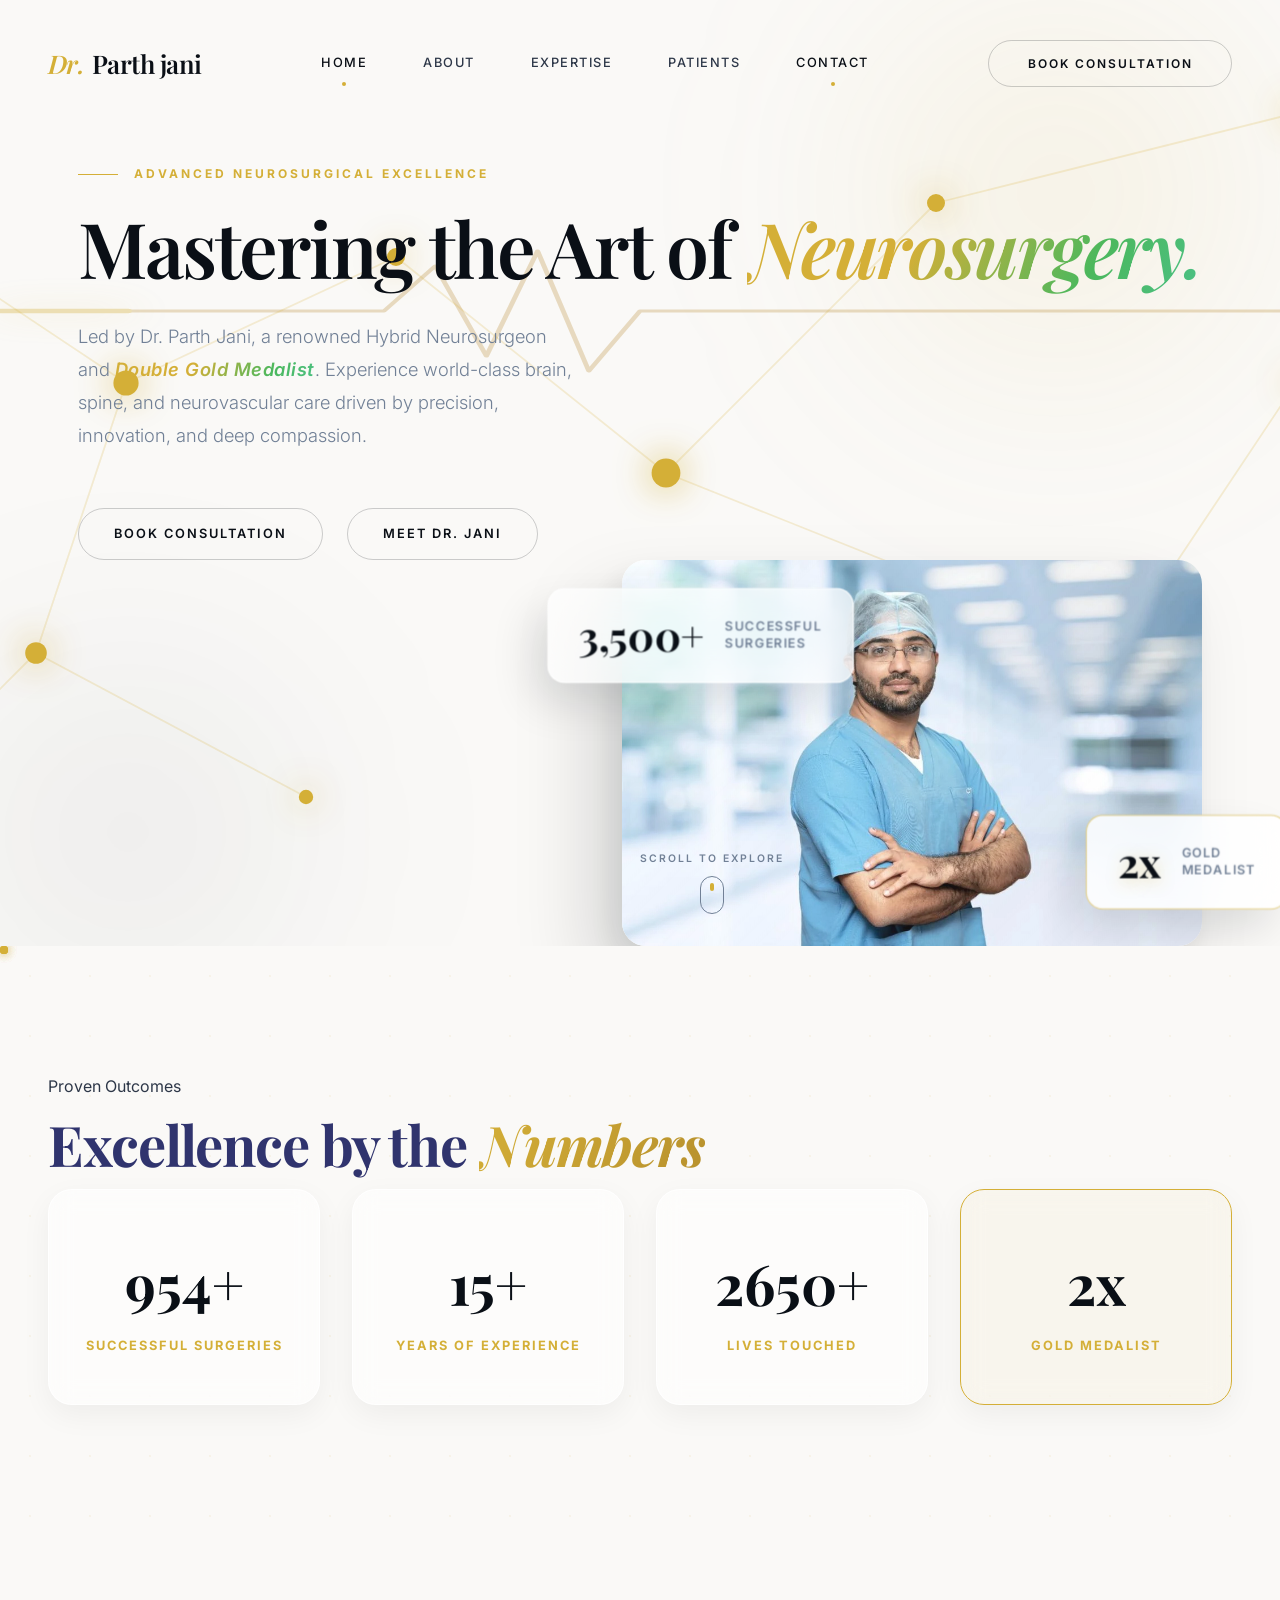
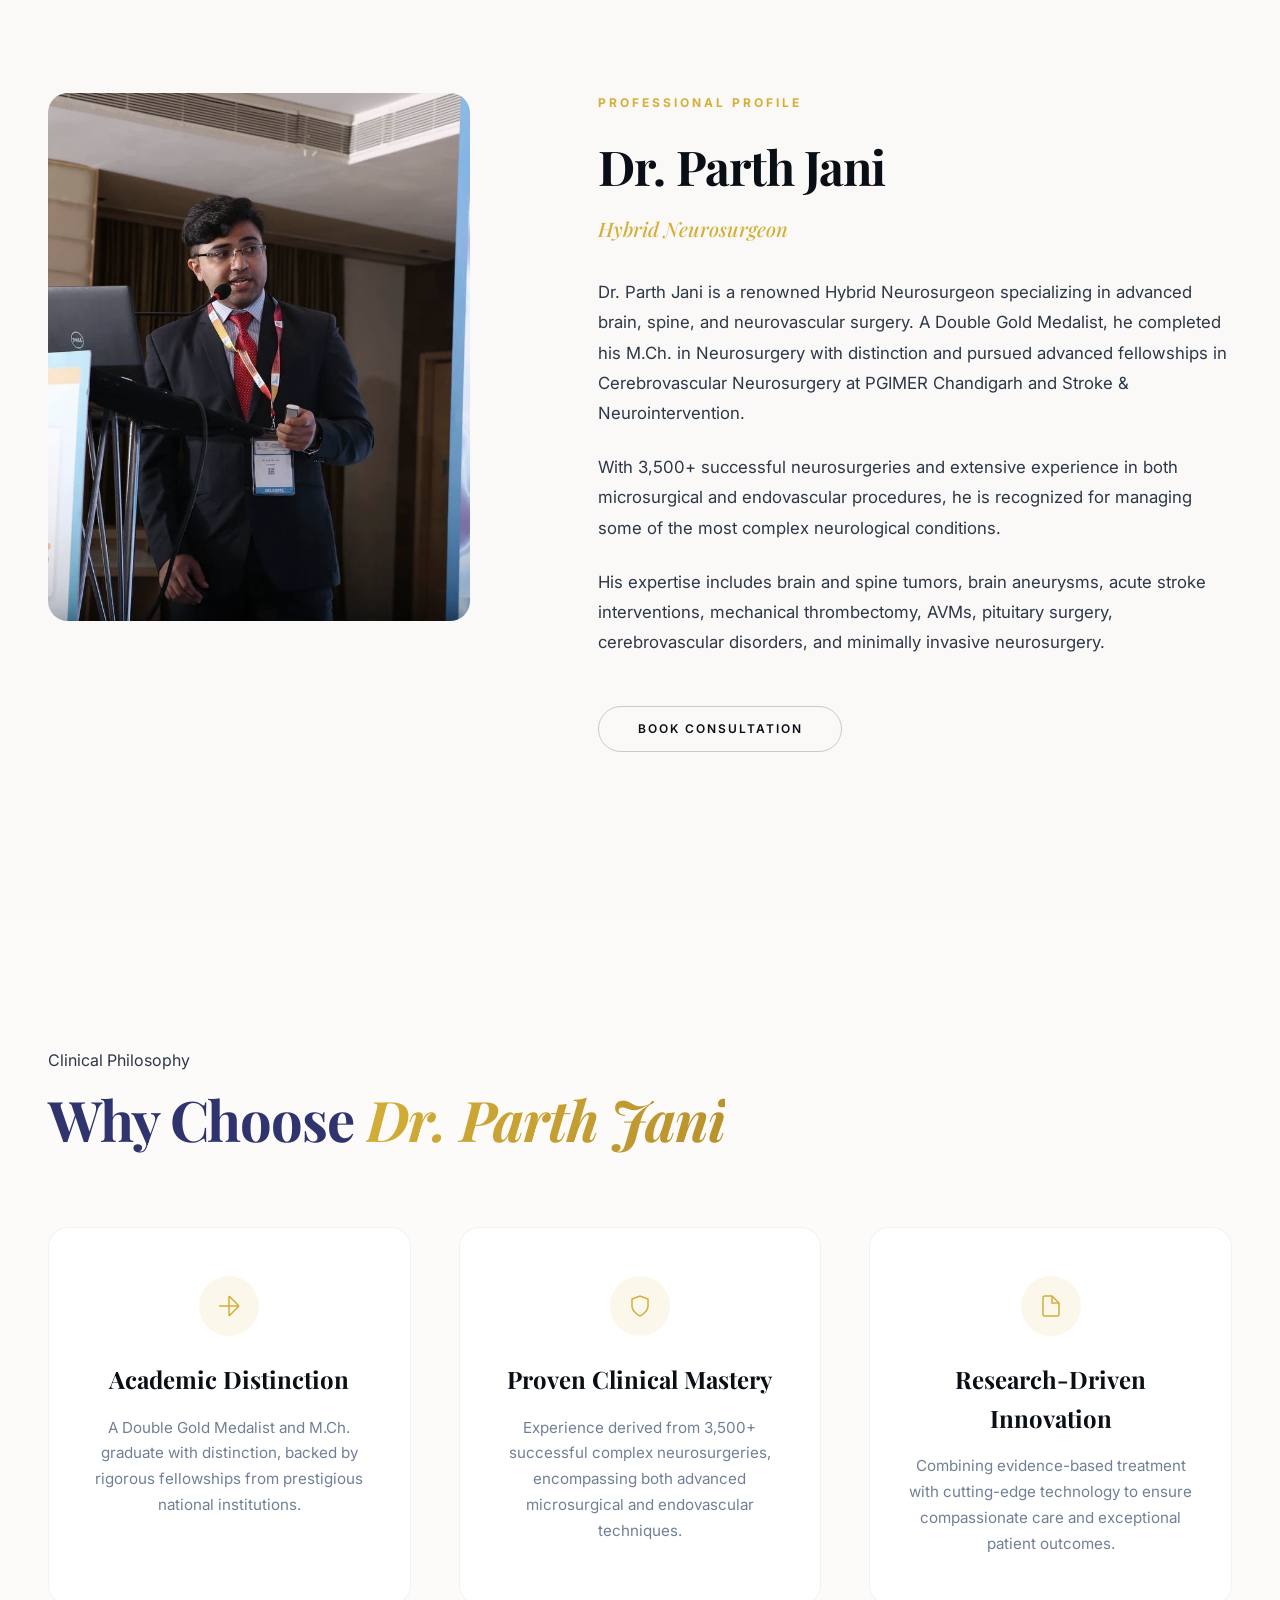
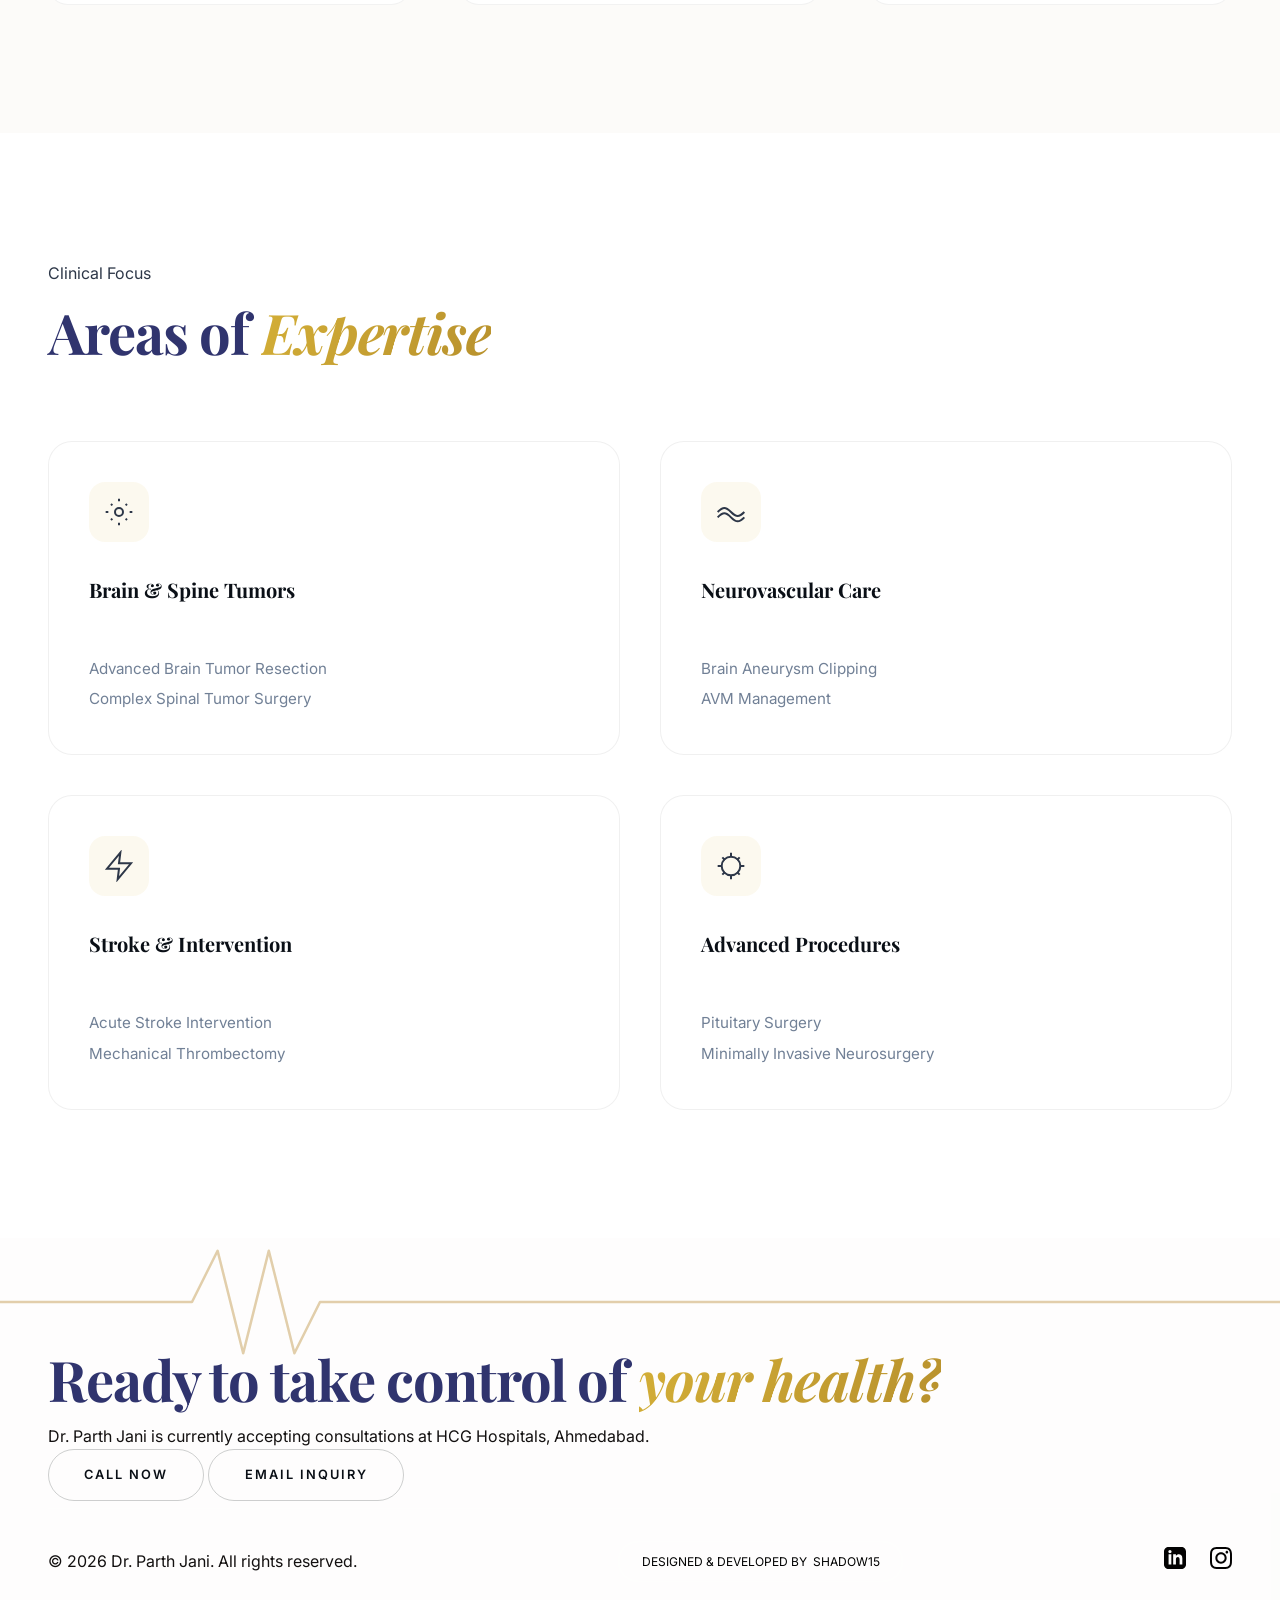
==== index.html @ eb7513cb "first commit" ====
<!DOCTYPE html>
<html lang="en">
<head>
    <meta charset="UTF-8">
    <meta name="viewport" content="width=device-width, initial-scale=1.0">
    <title>Dr.Parth Jani | Portfolio Website </title>
    
    <link rel="preconnect" href="https://fonts.googleapis.com">
    <link rel="preconnect" href="https://fonts.gstatic.com" crossorigin>
    <link href="https://fonts.googleapis.com/css2?family=Inter:wght@300;400;500&family=Playfair+Display:ital,wght@0,600;0,700;1,600&display=swap" rel="stylesheet">
    
    <link rel="stylesheet" href="style.css">
</head>
<body>

    <header class="header" id="header">
        <nav class="navbar container">
            <a href="index.html" class="nav-logo">
                <span class="logo-accent">Dr.</span> Parth jani
            </a>

            <div class="nav-menu" id="nav-menu">
                <ul class="nav-list">
                    <li class="nav-item"><a href="index.html" class="nav-link active">Home</a></li>
                    <li class="nav-item"><a href="about.html" class="nav-link">About</a></li>
                    <li class="nav-item"><a href="expertise.html" class="nav-link">Expertise</a></li>
                    <li class="nav-item"><a href="testimonials.html" class="nav-link">Patients</a></li>
                    <li class="nav-item"><a href="contact.html" class="nav-link active">Contact</a></li>
                    
                    
                </ul>
                
                <div class="nav-close" id="nav-close">
                    <span class="line line-1"></span>
                    <span class="line line-2"></span>
                </div>
            </div>

            <div class="nav-actions">
             <a href="contact.html" class="btn-primary">Book Consultation</a>
                
                <div class="nav-toggle" id="nav-toggle">
                    <span class="line line-1"></span>
                    <span class="line line-2"></span>
                    <span class="line line-3"></span>
                </div>
            </div>
        </nav>
    </header>
    <!-- ==================== HERO SECTION (ULTRA-PREMIUM MEDICAL) ==================== -->
    <main class="main">
        <section class="hero section" id="home">
            
            <!-- === ADVANCED HEAVILY LOADED MEDICAL BACKGROUND === -->
            <div class="medical-bg">
                
                <!-- [DESKTOP]: Neurology Synapses & Tech Grid -->
                <div class="desktop-medical-bg">
                    <!-- Firing Brain Synapse Network -->
                    <svg class="brain-network" viewBox="0 0 1000 600" preserveAspectRatio="xMidYMid slice">
                        <g class="neural-links">
                            <path d="M100,150 L250,250 L400,180" class="neuron-link"/>
                            <path d="M250,250 L200,400 L350,480" class="neuron-link"/>
                            <path d="M400,180 L550,300 L700,150" class="neuron-link"/>
                            <path d="M550,300 L800,400 L900,250" class="neuron-link"/>
                            <path d="M700,150 L900,100" class="neuron-link"/>
                            <path d="M200,400 L100,500" class="neuron-link"/>
                        </g>
                        <g class="neural-nodes">
                            <circle cx="100" cy="150" r="4" class="neuron-node node-1"/>
                            <circle cx="250" cy="250" r="7" class="neuron-node node-2"/>
                            <circle cx="400" cy="180" r="5" class="neuron-node node-3"/>
                            <circle cx="200" cy="400" r="6" class="neuron-node node-4"/>
                            <circle cx="350" cy="480" r="4" class="neuron-node node-5"/>
                            <circle cx="550" cy="300" r="8" class="neuron-node node-1"/>
                            <circle cx="700" cy="150" r="5" class="neuron-node node-2"/>
                            <circle cx="800" cy="400" r="6" class="neuron-node node-3"/>
                            <circle cx="900" cy="250" r="4" class="neuron-node node-4"/>
                            <circle cx="900" cy="100" r="5" class="neuron-node node-5"/>
                            <circle cx="100" cy="500" r="5" class="neuron-node node-3"/>
                        </g>
                    </svg>

                    <!-- Glowing EKG Tech Line -->
                    <svg class="neuro-pulse-desktop" viewBox="0 0 1000 100" preserveAspectRatio="none">
                        <polyline class="pulse-line" points="0,50 150,50 170,20 190,80 210,10 230,90 250,50 500,50 650,50 670,20 690,80 710,10 730,90 750,50 1000,50" />
                        <!-- Scanning electric tracer -->
                        <polyline class="pulse-tracer" points="0,50 150,50 170,20 190,80 210,10 230,90 250,50 500,50 650,50 670,20 690,80 710,10 730,90 750,50 1000,50" />
                    </svg>
                </div>

                <!-- [MOBILE]: Immersive Pumping Heart & Electric Pulse -->
                <div class="mobile-medical-bg">
                    <!-- Beating Medical Heart Icon -->
                    <svg class="pumping-heart-mobile" viewBox="0 0 100 100">
                        <defs>
                            <linearGradient id="heartGlow" x1="0%" y1="0%" x2="100%" y2="100%">
                                <stop offset="0%" stop-color="var(--color-secondary)" />
                                <stop offset="100%" stop-color="#b8912d" />
                            </linearGradient>
                        </defs>
                        <path d="M 50,85 C 50,85 10,55 10,30 C 10,15 25,5 40,15 L 50,25 L 60,15 C 75,5 90,15 90,30 C 90,55 50,85 50,85 Z" fill="url(#heartGlow)" />
                    </svg>
                    
                    <!-- Sweeping EKG Line -->
                    <svg class="neuro-pulse-mobile" viewBox="0 0 500 100" preserveAspectRatio="none">
                        <polyline class="pulse-line-mobile" points="0,50 100,50 120,20 140,80 160,10 180,90 200,50 500,50 600,50 620,20 640,80 660,10 680,90 700,50 1000,50" />
                    </svg>
                </div>
            </div>

            <!-- === HERO CONTENT & 3D IMAGE FOREGROUND === -->
            <div class="hero-container container grid">
                
                <div class="hero-data">
                    <span class="hero-subtitle reveal">Advanced Neurosurgical Excellence</span>
                    
                    <h1 class="hero-title reveal reveal-delay-1">Mastering the Art of <span class="shimmer-text">Neurosurgery.</span></h1>
                    
                    <p class="hero-description reveal reveal-delay-2">
                        Led by Dr. Parth Jani, a renowned Hybrid Neurosurgeon and <strong class="text-highlight-gold shimmer-text">Double Gold Medalist</strong>. Experience world-class brain, spine, and neurovascular care driven by precision, innovation, and deep compassion.
                    </p>
                    
                    <!-- UPDATED: Using dedicated .btn-hero class -->
                    <div class="hero-btns reveal reveal-delay-3">
                        <a href="#appointment" class="btn-hero glow-effect">Book Consultation</a>
                        <a href="#about" class="btn-hero glow-effect">Meet Dr. Jani</a>
                    </div>
                </div>

                <div class="hero-images reveal reveal-delay-2">
                    <div class="hero-img-box">
                        <img src="img/dr. parth janiprofile image.webp" alt="Dr. Parth Jani - Neurosurgeon" class="hero-img">
                        
                        <div class="floating-card glass-card card-1">
                            <span class="card-number">3,500+</span>
                            <span class="card-text">Successful<br>Surgeries</span>
                        </div>

                        <div class="floating-card glass-card card-2 highlight-gold pulse-glow">
                            <span class="card-number gold-text-accent">2x</span>
                            <span class="card-text">Gold<br>Medalist</span>
                        </div>
                    </div>
                </div>
                
            </div>

            <!-- Luxury Scroll Down Indicator -->
            <div class="scroll-indicator reveal reveal-delay-4">
                <span class="scroll-text">Scroll to explore</span>
                <div class="scroll-mouse">
                    <div class="scroll-wheel"></div>
                </div>
            </div>
        </section>
    </main>


    <section class="trust-stats section" id="statistics">
        
        <div class="stats-bg">
            <div class="synapse-field" id="synapse-field">
                <div class="synapse-node n1"></div>
                <div class="synapse-node n2"></div>
                <div class="synapse-node n3"></div>
                <div class="synapse-node n4"></div>
            </div>
            <svg class="data-wave" viewBox="0 0 1200 400" preserveAspectRatio="none">
                <path class="wave-path" d="M 0,200 C 200,100 400,300 600,200 C 800,100 1000,300 1200,200 L 1200,400 L 0,400 Z" />
            </svg>
        </div>

        <div class="container relative-z">
            <div class="section-title-wrapper reveal">
                <span class="section-subtitle">Proven Outcomes</span>
                <h2 class="section-title">Excellence by the <span>Numbers</span></h2>
            </div>

            <div class="stats-grid">
                <div class="stat-card glass-light reveal reveal-delay-1">
                    <h3 class="stat-number"><span class="counter" data-target="3500">0</span>+</h3>
                    <p class="stat-label">Successful Surgeries</p>
                </div>
                <div class="stat-card glass-light reveal reveal-delay-2">
                    <h3 class="stat-number"><span class="counter" data-target="15">0</span>+</h3>
                    <p class="stat-label">Years of Experience</p>
                </div>
                <div class="stat-card glass-light reveal reveal-delay-3">
                    <h3 class="stat-number"><span class="counter" data-target="10000">0</span>+</h3>
                    <p class="stat-label">Lives Touched</p>
                </div>
                <div class="stat-card glass-light highlight-gold-light reveal reveal-delay-4">
                    <h3 class="stat-number"><span class="counter" data-target="2">0</span>x</h3>
                    <p class="stat-label">Gold Medalist</p>
                </div>
            </div>
        </div>
    </section>


    <section class="about section" id="about">
        <div class="about-container container grid">
            
            <div class="about-visual reveal">
                <div class="about-img-box">
                    <img src="img/homepage.webp" alt="Dr. Parth Jani" class="about-img">
                    <div class="img-accent-frame"></div>
                </div>
            </div>

            <div class="about-data">
                <span class="about-subtitle reveal reveal-delay-1">Professional Profile</span>
                <h2 class="section-title reveal reveal-delay-1">Dr. Parth Jani</h2>
                <h4 class="about-designation reveal reveal-delay-2">Hybrid Neurosurgeon</h4>
                
                <div class="about-bio reveal reveal-delay-3">
                    <p>Dr. Parth Jani is a renowned Hybrid Neurosurgeon specializing in advanced brain, spine, and neurovascular surgery. A Double Gold Medalist, he completed his M.Ch. in Neurosurgery with distinction and pursued advanced fellowships in Cerebrovascular Neurosurgery at PGIMER Chandigarh and Stroke & Neurointervention.</p>
                    
                    <p>With 3,500+ successful neurosurgeries and extensive experience in both microsurgical and endovascular procedures, he is recognized for managing some of the most complex neurological conditions.</p>
                    
                    <p>His expertise includes brain and spine tumors, brain aneurysms, acute stroke interventions, mechanical thrombectomy, AVMs, pituitary surgery, cerebrovascular disorders, and minimally invasive neurosurgery.</p>
                </div>

                <div class="about-cta reveal reveal-delay-4">
                    <a href="#appointment" class="btn-primary">Book Consultation</a>
                </div>
            </div>
        </div>
    </section>

    <!-- ==================== WHY CHOOSE DOCTOR SECTION ==================== -->
    <section class="why-choose section" id="why-choose">
        <div class="container">
            
            <div class="section-title-wrapper reveal">
                <span class="section-subtitle">Clinical Philosophy</span>
                <h2 class="section-title">Why Choose <span>Dr. Parth Jani</span></h2>
            </div>

            <div class="why-grid">
                <!-- Advantage 1: Academic Excellence -->
                <div class="why-card reveal reveal-delay-1">
                    <div class="why-icon">
                        <svg viewBox="0 0 24 24" fill="none" stroke="currentColor" stroke-width="1.5"><path d="M12 2v20M2 12h20M12 2L22 12M22 12L12 22"/></svg>
                    </div>
                    <h3>Academic Distinction</h3>
                    <p>A Double Gold Medalist and M.Ch. graduate with distinction, backed by rigorous fellowships from prestigious national institutions.</p>
                </div>

                <!-- Advantage 2: Clinical Mastery -->
                <div class="why-card reveal reveal-delay-2">
                    <div class="why-icon">
                        <svg viewBox="0 0 24 24" fill="none" stroke="currentColor" stroke-width="1.5"><path d="M12 22s8-4 8-10V5l-8-3-8 3v7c0 6 8 10 8 10z"/></svg>
                    </div>
                    <h3>Proven Clinical Mastery</h3>
                    <p>Experience derived from 3,500+ successful complex neurosurgeries, encompassing both advanced microsurgical and endovascular techniques.</p>
                </div>

                <!-- Advantage 3: Innovative Care -->
                <div class="why-card reveal reveal-delay-3">
                    <div class="why-icon">
                        <svg viewBox="0 0 24 24" fill="none" stroke="currentColor" stroke-width="1.5"><path d="M13 2H6a2 2 0 0 0-2 2v16a2 2 0 0 0 2 2h12a2 2 0 0 0 2-2V9z"/><polyline points="13 2 13 9 20 9"/></svg>
                    </div>
                    <h3>Research-Driven Innovation</h3>
                    <p>Combining evidence-based treatment with cutting-edge technology to ensure compassionate care and exceptional patient outcomes.</p>
                </div>
            </div>
        </div>
    </section>


    <!-- ==================== EXPERTISE SECTION (ANIMATED ICONS) ==================== -->
    <section class="expertise section" id="expertise">
        <div class="container">
            
            <div class="section-title-wrapper reveal">
                <span class="section-subtitle">Clinical Focus</span>
                <h2 class="section-title">Areas of <span>Expertise</span></h2>
            </div>

            <div class="expertise-grid">
                <!-- Brain & Tumor (Animated Brain Pulse) -->
                <div class="expertise-card reveal">
                    <div class="exp-icon-box">
                        <svg class="anim-icon" viewBox="0 0 24 24" fill="none" stroke="currentColor" stroke-width="1.5">
                            <path class="brain-pulse" d="M12 2v2M2 12h2M22 12h-2M12 22v-2M6 6l1 1M17 17l1 1M17 7l1-1M6 18l1-1"/>
                            <circle class="brain-core" cx="12" cy="12" r="3"/>
                        </svg>
                    </div>
                    <h3>Brain & Spine Tumors</h3>
                    <ul>
                        <li>Advanced Brain Tumor Resection</li>
                        <li>Complex Spinal Tumor Surgery</li>
                    </ul>
                </div>

                <!-- Neurovascular (Flowing Blood/Pulse) -->
                <div class="expertise-card reveal reveal-delay-1">
                    <div class="exp-icon-box">
                        <svg class="anim-icon" viewBox="0 0 24 24" fill="none" stroke="currentColor" stroke-width="1.5">
                            <path class="flow-path" d="M2 12c4-4 6-4 10 0s6 4 10 0" />
                            <path class="flow-path-2" d="M2 16c4-4 6-4 10 0s6 4 10 0" />
                        </svg>
                    </div>
                    <h3>Neurovascular Care</h3>
                    <ul>
                        <li>Brain Aneurysm Clipping</li>
                        <li>AVM Management</li>
                    </ul>
                </div>

                <!-- Stroke (Electric Strike) -->
                <div class="expertise-card reveal reveal-delay-2">
                    <div class="exp-icon-box">
                        <svg class="anim-icon" viewBox="0 0 24 24" fill="none" stroke="currentColor" stroke-width="1.5">
                            <path class="bolt-path" d="M13 2L3 14h9l-1 8 10-12h-9l1-8z"/>
                        </svg>
                    </div>
                    <h3>Stroke & Intervention</h3>
                    <ul>
                        <li>Acute Stroke Intervention</li>
                        <li>Mechanical Thrombectomy</li>
                    </ul>
                </div>

                <!-- Advanced Procedures (Precision Gear) -->
                <div class="expertise-card reveal reveal-delay-3">
                    <div class="exp-icon-box">
                        <svg class="anim-icon" viewBox="0 0 24 24" fill="none" stroke="currentColor" stroke-width="1.5">
                            <circle class="gear-outer" cx="12" cy="12" r="7"/>
                            <path class="gear-teeth" d="M12 2v3M12 19v3M2 12h3M19 12h3M5.5 5.5l2 2M16.5 16.5l2 2M5.5 18.5l2-2M16.5 7.5l2-2"/>
                        </svg>
                    </div>
                    <h3>Advanced Procedures</h3>
                    <ul>
                        <li>Pituitary Surgery</li>
                        <li>Minimally Invasive Neurosurgery</li>
                    </ul>
                </div>
            </div>
        </div>
    </section>

<!-- ==================== FOOTER & APPOINTMENT HUB ==================== -->
<footer class="footer-hub" id="contact">
    <!-- Pulse Animation Background -->
    <div class="footer-bg-anim">
        <svg class="footer-pulse" viewBox="0 0 1000 100" preserveAspectRatio="none">
            <polyline class="pulse-line" points="0,50 150,50 170,10 190,90 210,10 230,90 250,50 1000,50" />
        </svg>
    </div>

    <div class="container relative-z">
        <!-- Appointment Card -->
        <div class="appointment-card reveal">
            <h2 class="section-title">Ready to take control of <span>your health?</span></h2>
            <p>Dr. Parth Jani is currently accepting consultations at HCG Hospitals, Ahmedabad.</p>
            <div class="appointment-btns">
                <a href="tel:+919876543210" class="btn-hero">Call Now</a>
                <a href="mailto:contact@drparthjani.com" class="btn-hero">Email Inquiry</a>
            </div>
        </div>

        <!-- Footer Bottom -->
        <div class="footer-bottom">
            <p class="copyright">&copy; 2026 Dr. Parth Jani. All rights reserved.</p>
            
            <a href="https://shadow15.in" class="agency-btn" target="_blank" rel="noopener noreferrer">
                Designed & Developed by <span class="brand-name">Shadow15</span>
            </a>

            <div class="footer-social">
                <a href="https://linkedin.com" target="_blank" rel="noopener noreferrer" aria-label="LinkedIn">
                    <svg class="social-icon" viewBox="0 0 24 24"><path d="M19 0h-14c-2.761 0-5 2.239-5 5v14c0 2.761 2.239 5 5 5h14c2.762 0 5-2.239 5-5v-14c0-2.761-2.238-5-5-5zm-11 19h-3v-11h3v11zm-1.5-12.268c-.966 0-1.75-.79-1.75-1.764s.784-1.764 1.75-1.764 1.75.79 1.75 1.764-.783 1.764-1.75 1.764zm13.5 12.268h-3v-5.604c0-3.368-4-3.113-4 0v5.604h-3v-11h3v1.765c1.396-2.586 7-2.777 7 2.476v6.759z"/></svg>
                </a>
                <a href="https://instagram.com" target="_blank" rel="noopener noreferrer" aria-label="Instagram">
                    <svg class="social-icon" viewBox="0 0 24 24"><path d="M12 2.163c3.204 0 3.584.012 4.85.07 3.252.148 4.771 1.691 4.919 4.919.058 1.265.069 1.645.069 4.849 0 3.205-.012 3.584-.069 4.849-.149 3.225-1.664 4.771-4.919 4.919-1.266.058-1.644.07-4.85.07-3.204 0-3.584-.012-4.849-.07-3.26-.149-4.771-1.699-4.919-4.92-.058-1.265-.07-1.644-.07-4.849 0-3.204.013-3.583.07-4.849.149-3.227 1.664-4.771 4.919-4.919 1.266-.057 1.645-.069 4.849-.069zm0-2.163c-3.259 0-3.667.014-4.947.072-4.358.2-6.78 2.618-6.98 6.98-.059 1.281-.073 1.689-.073 4.948 0 3.259.014 3.668.072 4.948.2 4.358 2.618 6.78 6.98 6.98 1.281.058 1.689.072 4.948.072 3.259 0 3.668-.014 4.948-.072 4.354-.2 6.782-2.618 6.979-6.98.059-1.28.073-1.689.073-4.948 0-3.259-.014-3.667-.072-4.948-.196-4.354-2.618-6.78-6.979-6.98-1.281-.059-1.69-.073-4.949-.073zm0 5.838c-3.403 0-6.162 2.759-6.162 6.162s2.759 6.163 6.162 6.163 6.162-2.759 6.162-6.163c0-3.403-2.759-6.162-6.162-6.162zm0 10.162c-2.209 0-4-1.79-4-4 0-2.209 1.791-4 4-4s4 1.791 4 4c0 2.21-1.791 4-4 4zm6.406-11.845c-.796 0-1.441.645-1.441 1.44s.645 1.44 1.441 1.44c.795 0 1.439-.645 1.439-1.44s-.644-1.44-1.439-1.44z"/></svg>
                </a>
            </div>
        </div>
    </div>
</footer>
    
    <script src="script.js"></script>
</body>
</html>
---- style.css ----
/* ==================== CSS VARIABLES (GLOBAL DESIGN SYSTEM) ==================== */
:root {
    /* Ultra-Premium Color Palette */
    --color-primary: #0a0f16;       /* Obsidian Black */
    --color-secondary: #d4af37;     /* True Metallic Gold */
    --color-secondary-dim: rgba(212, 175, 55, 0.15);
    --color-text: #2d3748;          /* Slate Grey */
    --color-text-light: #718096;    /* Soft Ash */
    --color-background: #faf9f7;    /* Warm Alabaster */
    --color-white: #ffffff;

    /* Typography */
    --font-primary: 'Inter', -apple-system, sans-serif;
    --font-secondary: 'Playfair Display', serif;

    /* Spacing & Utilities */
    --transition-smooth: 0.6s cubic-bezier(0.16, 1, 0.3, 1); 
    --shadow-glass: 0 20px 40px rgba(10, 15, 22, 0.08);
    --shadow-glow: 0 0 20px rgba(212, 175, 55, 0.3);
    --z-fixed: 1000;
}

/* ==================== RESET & BASE ==================== */
* {
    margin: 0;
    padding: 0;
    box-sizing: border-box;
}

html {
    scroll-behavior: smooth;
}

body {
    font-family: var(--font-primary);
    background-color: var(--color-background);
    color: var(--color-text);
    line-height: 1.6;
    overflow-x: hidden;
}

a {
    text-decoration: none;
}

ul {
    list-style: none;
}

.container {
    max-width: 1400px; 
    margin: 0 auto;
    padding: 0 3rem;
}

/* ==================== UNIQUE FLOATING NAVBAR ==================== */
.header {
    width: 100%;
    position: fixed;
    top: 0;
    left: 0;
    z-index: var(--z-fixed);
    transition: var(--transition-smooth);
    background-color: transparent;
    padding: 2.5rem 0;
}

/* Scrolled State: The Floating Glass Capsule */
.header.scrolled {
    padding: 1rem 0;
    top: 1.5rem;
    width: calc(100% - 4rem);
    left: 50%;
    transform: translateX(-50%);
    background: rgba(255, 255, 255, 0.65);
    backdrop-filter: blur(24px) saturate(180%);
    -webkit-backdrop-filter: blur(24px) saturate(180%);
    box-shadow: var(--shadow-glass);
    border: 1px solid rgba(255, 255, 255, 0.8);
    border-radius: 100px; 
}

.header.scrolled .container {
    padding: 0 2rem;
}

.navbar {
    display: flex;
    justify-content: space-between;
    align-items: center;
}

/* Brand Logo */
.nav-logo {
    font-family: var(--font-secondary);
    font-size: 1.6rem;
    font-weight: 600;
    color: var(--color-primary);
    letter-spacing: -0.02em;
    transition: var(--transition-smooth);
}

.logo-accent {
    color: var(--color-secondary);
    font-style: italic;
    padding-right: 2px;
}

/* Navigation Menu */
.nav-list {
    display: flex;
    align-items: center;
    gap: 3.5rem;
}

/* Bespoke Hover Links */
.nav-link {
    color: var(--color-text);
    font-size: 0.8rem;
    font-weight: 500;
    letter-spacing: 1.5px;
    text-transform: uppercase;
    transition: var(--transition-smooth);
    position: relative;
    padding: 0.5rem 0;
    display: flex;
    flex-direction: column;
    align-items: center;
}

/* Elegant Dot Indicator */
.nav-link::after {
    content: '';
    position: absolute;
    bottom: -4px;
    width: 4px;
    height: 4px;
    border-radius: 50%;
    background-color: var(--color-secondary);
    opacity: 0;
    transform: translateY(10px) scale(0);
    transition: var(--transition-smooth);
}

.nav-link:hover::after,
.nav-link.active::after {
    opacity: 1;
    transform: translateY(0) scale(1);
}

.nav-link:hover,
.nav-link.active {
    color: var(--color-primary);
}

/* Actions & Buttons */
.nav-actions {
    display: flex;
    align-items: center;
    gap: 1.5rem;
}

/* Luxury Fine-Line Button */
.btn-primary {
    display: inline-block;
    padding: 0.8rem 2.4rem;
    background-color: transparent;
    color: var(--color-primary);
    font-size: 0.75rem;
    font-weight: 600;
    letter-spacing: 2px;
    text-transform: uppercase;
    border-radius: 100px;
    border: 1px solid rgba(10, 15, 22, 0.2);
    transition: var(--transition-smooth);
    position: relative;
    overflow: hidden;
    z-index: 1;
}

/* Hover Fill Effect */
.btn-primary::before {
    content: '';
    position: absolute;
    top: 0;
    left: 0;
    width: 100%;
    height: 100%;
    background-color: var(--color-primary);
    z-index: -1;
    transform: scaleX(0);
    transform-origin: right;
    transition: transform 0.6s cubic-bezier(0.16, 1, 0.3, 1);
}

.btn-primary:hover::before {
    transform: scaleX(1);
    transform-origin: left;
}

.btn-primary:hover {
    color: var(--color-white);
    border-color: var(--color-primary);
    box-shadow: var(--shadow-glass);
}

/* Mobile Toggle Buttons */
.nav-toggle,
.nav-close {
    display: none;
    cursor: pointer;
    width: 24px;
    height: 20px;
    position: relative;
}

/* Base styles for the lines */
.nav-toggle .line,
.nav-close .line {
    display: block;
    width: 100%;
    height: 1.5px;
    background-color: var(--color-primary);
    transition: var(--transition-smooth);
}

/* Sirf close button ki lines ko absolute rakhna hai taaki 'X' ban sake */
.nav-close .line {
    position: absolute;
}

/* ==================== RESPONSIVE DESIGN ==================== */
@media screen and (max-width: 1024px) {
    .nav-list {
        gap: 2rem;
    }
    .container {
        padding: 0 2rem;
    }
}

@media screen and (max-width: 768px) {
    .header {
        padding: 1.5rem 0;
    }

    .header.scrolled {
        width: calc(100% - 2rem);
        top: 1rem;
    }

    /* Mobile Sidebar Menu */
    .nav-menu {
        position: fixed;
        top: 0;
        right: -100%;
        width: 100%;
        height: 100vh;
        background: rgb(255, 255, 255); 
        backdrop-filter: blur(24px);
        -webkit-backdrop-filter: blur(24px);
        padding: 8rem 3rem;
        transition: var(--transition-smooth);
        display: flex;
        flex-direction: column;
        z-index: var(--z-fixed);
    }

    .nav-menu.show-menu {
        right: 0;
    }

    .nav-list {
        flex-direction: column;
        align-items: center;
        gap: 3rem;
    }

    .nav-link {
        font-size: 1.5rem;
        font-family: var(--font-secondary);
        text-transform: capitalize;
        letter-spacing: 0;
    }

    .nav-link::after {
        bottom: -8px;
    }

    /* Hamburger Animation setup */
    .nav-toggle {
        display: flex;
        flex-direction: column;
        justify-content: space-between;
    }

    .nav-close {
        display: block;
        position: absolute;
        top: 2rem;
        right: 2.5rem;
        width: 30px;
        height: 30px;
    }

    .nav-close .line-1 { transform: rotate(45deg); top: 14px; width: 100%; }
    .nav-close .line-2 { transform: rotate(-45deg); top: 14px; width: 100%; }
    
    .btn-primary {
        display: none; 
    }
}



/* ==================== HERO SECTION (ULTRA-PREMIUM MEDICAL) ==================== */
.hero {
    position: relative;
    min-height: 100vh;
    display: flex;
    align-items: center;
    padding-top: 10rem;
    overflow: hidden;
    background-color: var(--color-background);
    z-index: 1;
}

/* --- 1. LUXURY BACKGROUND: GLOWING ORBS --- */
.hero::before,
.hero::after {
    content: '';
    position: absolute;
    border-radius: 50%;
    filter: blur(100px);
    z-index: -3;
}

.hero::before {
    width: 45vw;
    height: 45vw;
    background: radial-gradient(circle, rgba(212, 175, 55, 0.12) 0%, rgba(212, 175, 55, 0) 70%);
    top: -10%;
    right: -5%;
}

.hero::after {
    width: 40vw;
    height: 40vw;
    background: radial-gradient(circle, rgba(15, 23, 42, 0.08) 0%, rgba(15, 23, 42, 0) 70%);
    bottom: -15%;
    left: -10%;
}

/* --- 2. ADVANCED MEDICAL BACKGROUND (DESKTOP) --- */
.medical-bg {
    position: absolute;
    inset: 0;
    z-index: -2;
    pointer-events: none;
    overflow: hidden;
}

.desktop-medical-bg {
    display: block;
    position: absolute;
    inset: 0;
    width: 100%;
    height: 100%;
}

/* Drifting Brain Network */
.brain-network {
    position: absolute;
    top: 50%;
    left: 45%;
    width: 120vw;
    height: 120vh;
    transform: translate(-50%, -50%);
    animation: driftNetwork 30s ease-in-out infinite alternate;
}

@keyframes driftNetwork {
    0% {
        transform: translate(-50%, -50%) rotate(-1deg) scale(0.95);
        opacity: 0.5;
    }
    100% {
        transform: translate(-48%, -52%) rotate(1deg) scale(1.05);
        opacity: 0.8;
    }
}

.neuron-link {
    fill: none;
    stroke: var(--color-secondary);
    stroke-width: 1px;
    opacity: 0.2;
}

.neuron-node {
    fill: var(--color-secondary);
    filter: drop-shadow(0 0 10px rgba(212, 175, 55, 0.9));
    transform-origin: center;
    animation: synapseFire 3s infinite alternate ease-in-out;
}

.node-1 {
    animation-delay: 0s;
    animation-duration: 3s;
}

.node-2 {
    animation-delay: 1.5s;
    animation-duration: 4s;
}

.node-3 {
    animation-delay: 0.8s;
    animation-duration: 2.5s;
}

.node-4 {
    animation-delay: 2.2s;
    animation-duration: 3.5s;
}

.node-5 {
    animation-delay: 0.4s;
    animation-duration: 4.5s;
}

@keyframes synapseFire {
    0% {
        opacity: 0.2;
        transform: scale(0.5);
    }
    100% {
        opacity: 1;
        transform: scale(1.8);
    }
}

/* Desktop EKG Pulse & Tracer */
.neuro-pulse-desktop {
    position: absolute;
    top: 25%;
    left: 0;
    width: 200%;
    height: 150px;
    opacity: 0.35;
    animation: slidePulse 25s linear infinite;
    z-index: -1;
}

.pulse-line {
    fill: none;
    stroke: rgba(212, 175, 55, 0.3);
    stroke-width: 2px;
    stroke-linecap: round;
    stroke-linejoin: round;
}

.pulse-tracer {
    fill: none;
    stroke: var(--color-secondary);
    stroke-width: 3px;
    stroke-linecap: round;
    stroke-linejoin: round;
    stroke-dasharray: 50 1500;
    filter: drop-shadow(0 0 10px var(--color-secondary));
    animation: tracePulse 4s cubic-bezier(0.25, 1, 0.5, 1) infinite;
}

@keyframes tracePulse {
    0% {
        stroke-dashoffset: 1550;
        opacity: 0;
    }
    10% {
        opacity: 1;
    }
    90% {
        opacity: 1;
    }
    100% {
        stroke-dashoffset: 0;
        opacity: 0;
    }
}

@keyframes slidePulse {
    0% {
        transform: translateX(0);
    }
    100% {
        transform: translateX(-50%);
    }
}

/* Mobile Background Hidden on Desktop */
.mobile-medical-bg {
    display: none;
}

/* --- 3. LAYOUT & SPACING --- */
.hero-container {
    grid-template-columns: 1fr 1.1fr;
    align-items: center;
    gap: 4rem;
    position: relative;
    z-index: 2;
}

/* --- 4. PREMIUM TYPOGRAPHY & BUTTONS --- */
.hero-subtitle {
    display: inline-block;
    font-size: 0.75rem;
    font-weight: 700;
    letter-spacing: 3px;
    text-transform: uppercase;
    color: var(--color-secondary);
    margin-bottom: 1.5rem;
    position: relative;
    padding-left: 3.5rem;
}

.hero-subtitle::before {
    content: '';
    position: absolute;
    left: 0;
    top: 50%;
    width: 2.5rem;
    height: 1px;
    background-color: var(--color-secondary);
}

.hero-title {
    font-family: var(--font-secondary);
    font-size: 4.8rem;
    line-height: 1.05;
    color: var(--color-primary);
    margin-bottom: 2rem;
    font-weight: 600;
    letter-spacing: -0.03em;
}

.shimmer-text {
    background: linear-gradient(120deg, var(--color-secondary) 20%, #4bb85d 40%, #4cc59d 60%, var(--color-secondary) 80%);
    background-size: 200% auto;
    color: transparent;
    -webkit-background-clip: text;
    background-clip: text;
    -webkit-text-fill-color: transparent;
    font-style: italic;
    animation: shine 5s linear infinite;
}

@keyframes shine {
    to {
        background-position: 200% center;
    }
}

.hero-description {
    font-size: 1.15rem;
    color: var(--color-text-light);
    max-width: 500px;
    margin-bottom: 3.5rem;
    font-weight: 300;
    line-height: 1.8;
}

.text-highlight-gold {
    font-weight: 600;
    letter-spacing: 0.5px;
}

/* DEDICATED HERO BUTTONS (Fixes the mobile visibility bug) */
.hero-btns {
    display: flex;
    align-items: center;
    gap: 1.5rem;
    flex-wrap: wrap;
}

.btn-hero {
    display: inline-block;
    padding: 0.9rem 2.2rem;
    background-color: transparent;
    color: var(--color-primary);
    font-size: 0.8rem;
    font-weight: 600;
    letter-spacing: 2px;
    text-transform: uppercase;
    border-radius: 100px;
    border: 1px solid rgba(10, 15, 22, 0.2);
    transition: var(--transition-smooth);
    position: relative;
    overflow: hidden;
    z-index: 1;
    cursor: pointer;
}

.btn-hero::before {
    content: '';
    position: absolute;
    top: 0;
    left: 0;
    width: 100%;
    height: 100%;
    background-color: var(--color-primary);
    z-index: -1;
    transform: scaleX(0);
    transform-origin: right;
    transition: transform 0.6s cubic-bezier(0.16, 1, 0.3, 1);
}

.btn-hero:hover::before {
    transform: scaleX(1);
    transform-origin: left;
}

.btn-hero:hover {
    color: var(--color-white);
    border-color: var(--color-primary);
    box-shadow: 0 10px 25px rgba(15, 23, 42, 0.2);
}

.glow-effect:hover {
    box-shadow: 0 10px 30px rgba(212, 175, 55, 0.3);
}

/* --- 5. ADVANCED 3D VISUALS (FOREGROUND) --- */
.hero-images {
    position: relative;
    display: flex;
    justify-content: flex-end;
    perspective: 1500px;
}

.hero-img-box {
    position: relative;
    width: 95%;
    max-width: 580px;
    border-radius: 24px;
    transform-style: preserve-3d;
    transition: transform 0.4s cubic-bezier(0.25, 1, 0.5, 1);
    box-shadow: -30px 40px 80px rgba(10, 15, 22, 0.15), -10px 15px 30px rgba(10, 15, 22, 0.08), inset 0 0 0 1px rgba(255, 255, 255, 0.4);
}

.hero-img-box::after {
    content: '';
    position: absolute;
    top: 0;
    left: 0;
    width: 100%;
    height: 100%;
    border-radius: 24px;
    pointer-events: none;
    background: linear-gradient(135deg, rgba(255,255,255,0.2) 0%, rgba(255,255,255,0) 100%);
    transform: translateZ(1px);
}

.hero-img {
    width: 100%;
    height: auto;
    display: block;
    border-radius: 24px;
}

/* --- 6. FLOATING GLASSMORPHISM CARDS (3D) --- */
.glass-card {
    background: rgba(255, 255, 255, 0.7);
    backdrop-filter: blur(24px) saturate(150%);
    -webkit-backdrop-filter: blur(24px) saturate(150%);
    border: 1px solid rgba(255, 255, 255, 0.9);
    border-radius: 16px;
    padding: 1.5rem 1.8rem;
    display: flex;
    align-items: center;
    gap: 1.2rem;
    position: absolute;
    z-index: 10;
    transform: translateZ(90px);
    box-shadow: -15px 20px 40px rgba(10, 15, 22, 0.12);
}

.highlight-gold {
    background: rgba(255, 255, 255, 0.85);
    border: 1px solid rgba(212, 175, 55, 0.6);
}

.pulse-glow {
    animation: pulseGlow 4s infinite alternate;
}

@keyframes pulseGlow {
    0% {
        box-shadow: -15px 20px 40px rgba(10, 15, 22, 0.12), 0 0 15px rgba(212, 175, 55, 0.1);
    }
    100% {
        box-shadow: -15px 20px 40px rgba(10, 15, 22, 0.12), 0 0 35px rgba(212, 175, 55, 0.4);
    }
}

.gold-text-accent {
    color: var(--color-secondary);
    text-shadow: 0 2px 15px rgba(212, 175, 55, 0.4);
}

.card-1 {
    top: 10%;
    left: -12%;
}

.card-2 {
    bottom: 12%;
    right: -8%;
}

.card-number {
    font-family: var(--font-secondary);
    font-size: 2.4rem;
    font-weight: 700;
    color: var(--color-primary);
    line-height: 1;
}

.card-text {
    font-size: 0.75rem;
    font-weight: 600;
    color: var(--color-text-light);
    text-transform: uppercase;
    letter-spacing: 1px;
    line-height: 1.4;
}

/* --- 7. LUXURY SCROLL INDICATOR --- */
.scroll-indicator {
    position: absolute;
    bottom: 2rem;
    left: 50%;
    transform: translateX(-50%);
    display: flex;
    flex-direction: column;
    align-items: center;
    gap: 0.5rem;
    z-index: 10;
}

.scroll-text {
    font-size: 0.65rem;
    font-weight: 600;
    text-transform: uppercase;
    letter-spacing: 2px;
    color: var(--color-text-light);
}

.scroll-mouse {
    width: 24px;
    height: 38px;
    border: 1.5px solid var(--color-text-light);
    border-radius: 20px;
    display: flex;
    justify-content: center;
}

.scroll-wheel {
    width: 4px;
    height: 8px;
    background-color: var(--color-secondary);
    border-radius: 4px;
    margin-top: 6px;
    animation: scrollWheel 2s cubic-bezier(0.15, 0.41, 0.69, 0.94) infinite;
}

@keyframes scrollWheel {
    0% {
        transform: translateY(0);
        opacity: 1;
    }
    100% {
        transform: translateY(12px);
        opacity: 0;
    }
}

/* --- 8. SCROLL REVEAL TIMINGS --- */
.reveal {
    opacity: 0;
    transform: translateY(40px);
    transition: all 1.2s cubic-bezier(0.16, 1, 0.3, 1);
}

.reveal.active {
    opacity: 1;
    transform: translateY(0);
}

.reveal-delay-1 {
    transition-delay: 0.1s;
}

.reveal-delay-2 {
    transition-delay: 0.3s;
}

.reveal-delay-3 {
    transition-delay: 0.5s;
}

.reveal-delay-4 {
    transition-delay: 0.8s;
}

/* ==================== RESPONSIVE DESIGN (HERO) ==================== */
@media screen and (max-width: 1024px) {
    .hero-title {
        font-size: 3.8rem;
    }
    .hero-container {
        gap: 2rem;
    }
    .card-1 {
        left: -5%;
    }
}

@media screen and (max-width: 768px) {
    .hero {
        padding-top: 9rem;
        min-height: auto;
        padding-bottom: 6rem;
    }

    .hero-container {
        grid-template-columns: 1fr;
        text-align: center;
        gap: 3rem;
    }

    .hero-subtitle::before {
        display: none;
    }

    .hero-subtitle {
        padding-left: 0;
        margin-bottom: 1rem;
    }

    .hero-title {
        font-size: 3.2rem;
    }

    .hero-description {
        margin: 0 auto 2.5rem;
        font-size: 1rem;
    }
    
    /* MOBILE BUTTON FIX: Ensures they stack perfectly and are visible */
    .hero-btns {
        flex-direction: column;
        gap: 1rem;
        width: 100%;
        align-items: center;
    }

    .btn-hero {
        width: 85%;
        max-width: 320px;
        text-align: center;
    }
    
    .hero-images {
        justify-content: center;
        margin-top: 1rem;
    }

    /* Hide Desktop Background */
    .desktop-medical-bg {
        display: none;
    }
    
    /* Reveal Immersive Mobile Beating Heart & Pulse */
    .mobile-medical-bg {
        display: block;
        position: absolute;
        inset: 0;
        width: 100%;
        height: 100%;
    }

    .pumping-heart-mobile {
        position: absolute;
        top: 42%;
        left: 50%;
        width: 280px;
        height: 280px;
        transform: translate(-50%, -50%);
        opacity: 0.15;
        animation: doubleBeat 1.2s ease-in-out infinite;
        z-index: 1;
        filter: drop-shadow(0 0 15px rgba(212, 175, 55, 0.4));
    }

    @keyframes doubleBeat {
        0% {
            transform: translate(-50%, -50%) scale(1);
        }
        15% {
            transform: translate(-50%, -50%) scale(1.15);
        }
        30% {
            transform: translate(-50%, -50%) scale(1);
        }
        45% {
            transform: translate(-50%, -50%) scale(1.15);
        }
        100% {
            transform: translate(-50%, -50%) scale(1);
        }
    }

    .neuro-pulse-mobile {
        position: absolute;
        top: 40%;
        left: 0;
        width: 200%;
        height: 100px;
        transform: translateY(-50%);
        opacity: 0.3;
        animation: slidePulseMobile 12s linear infinite;
        z-index: 0;
    }
    
    .pulse-line-mobile {
        fill: none;
        stroke: var(--color-secondary);
        stroke-width: 2.5px;
        stroke-linecap: round;
        stroke-linejoin: round;
        filter: drop-shadow(0 0 6px rgba(212, 175, 55, 0.9));
    }

    @keyframes slidePulseMobile {
        0% {
            transform: translateY(-50%) translateX(0);
        }
        100% {
            transform: translateY(-50%) translateX(-50%);
        }
    }

    /* Mobile Image & Cards */
    .hero-img-box {
        width: 90%;
        max-width: 310px;
        margin: 0 auto;
        animation: floatMobile3D 12s ease-in-out infinite;
    }

    .glass-card {
        padding: 0.75rem 1.2rem;
        gap: 0.8rem;
        border-radius: 12px;
        transform: translateZ(40px);
        box-shadow: 0 15px 35px rgba(10, 15, 22, 0.15), inset 0 0 0 1px rgba(255, 255, 255, 0.9);
    }

    .card-number {
        font-size: 1.5rem;
    }

    .card-text {
        font-size: 0.65rem;
        line-height: 1.2;
        letter-spacing: 0.5px;
    }

    .card-1 {
        top: -20px;
        left: -5%;
    }

    .card-2 {
        bottom: -20px;
        right: -5%;
    }

    .scroll-indicator {
        display: none;
    }

    @keyframes floatMobile3D {
        0% {
            transform: rotateX(4deg) rotateY(-4deg) translateY(0);
        }
        33% {
            transform: rotateX(-4deg) rotateY(4deg) translateY(-12px);
        }
        66% {
            transform: rotateX(4deg) rotateY(4deg) translateY(-6px);
        }
        100% {
            transform: rotateX(4deg) rotateY(-4deg) translateY(0);
        }
    }
}


/* ==================== TRUST STATISTICS (LIGHT MODE PREMIUM) ==================== */
.trust-stats {
    position: relative;
    background-color: var(--color-background); /* Your Alabaster Pearl White */
    padding: 8rem 0;
    overflow: hidden;
}

/* --- Section Titles --- */
.section-title {
    font-family: var(--font-secondary);
    font-size: 3.5rem;
    color: var(--color-primary);
    letter-spacing: -0.02em;
}

.section-title span {
    background: linear-gradient(120deg, var(--color-secondary), #b8912d);
    background-clip: text;
    -webkit-background-clip: text;
    color: transparent;
    -webkit-text-fill-color: transparent;
    font-style: italic;
}

/* --- Synaptic Background (Light Mode) --- */
.stats-bg {
    position: absolute;
    inset: 0;
    z-index: 0;
    pointer-events: none;
}

.synapse-field {
    width: 100%;
    height: 100%;
    background-image: radial-gradient(rgba(212, 175, 55, 0.08) 1px, transparent 1px);
    background-size: 60px 60px;
}

.synapse-node {
    position: absolute;
    width: 8px;
    height: 8px;
    background: var(--color-secondary);
    border-radius: 50%;
    box-shadow: 0 0 10px rgba(212, 175, 55, 0.3);
    animation: floatNode 8s infinite alternate;
}

/* Background Wave (Light) */
.wave-path {
    fill: rgba(212, 175, 55, 0.05);
    animation: waveFlow 10s linear infinite;
}

/* --- Light Glassmorphism Cards --- */
.stats-grid {
    display: grid;
    grid-template-columns: repeat(4, 1fr);
    gap: 2rem;
}

.glass-light {
    background: rgba(255, 255, 255, 0.5);
    backdrop-filter: blur(12px);
    border: 1px solid rgba(255, 255, 255, 0.8);
    border-radius: 24px;
    padding: 3rem 2rem;
    text-align: center;
    box-shadow: 0 10px 30px rgba(10, 15, 22, 0.05);
    transition: all 0.5s cubic-bezier(0.16, 1, 0.3, 1);
}

.glass-light:hover {
    transform: translateY(-10px);
    box-shadow: 0 20px 40px rgba(10, 15, 22, 0.1);
    border-color: var(--color-secondary);
}

.highlight-gold-light {
    background: rgba(212, 175, 55, 0.05);
    border-color: var(--color-secondary);
}

.stat-number {
    font-family: var(--font-secondary);
    font-size: 3.5rem;
    color: var(--color-primary);
    margin-bottom: 0.5rem;
}

.stat-label {
    font-size: 0.8rem;
    font-weight: 700;
    color: var(--color-secondary);
    text-transform: uppercase;
    letter-spacing: 2px;
}

@media screen and (max-width: 768px) {
    .stats-grid { grid-template-columns: 1fr; }
    .stat-number { font-size: 2.8rem; }
}
/* ==========================================================================
   ABOUT DOCTOR SECTION
   ========================================================================== */

.about {
    padding: 10rem 0;
    background-color: var(--color-background);
}

.about-container {
    display: grid;
    /* PC Optimization: Image gets more space to ensure no text overlapping */
    grid-template-columns: 0.8fr 1.2fr;
    gap: 5rem;
    align-items: start;
}

/* --- About Visual --- */
.about-visual {
    position: sticky;
    top: 150px;
    width: 100%;
}

.about-img-box {
    position: relative;
    border-radius: 20px;
    overflow: hidden;
    /* Aspect ratio lock ensures the image frame stays consistent */
    aspect-ratio: 4/5;
}

.about-img {
    width: 100%;
    height: 100%;
    object-fit: cover;
    filter: grayscale(20%);
    transition: filter 0.6s ease;
}

.about-img:hover {
    filter: grayscale(0%);
}

.img-accent-frame {
    position: absolute;
    top: 20px;
    left: 20px;
    width: 100%;
    height: 100%;
    border: 2px solid var(--color-secondary);
    z-index: -1;
    border-radius: 20px;
}

/* --- About Data (Typography) --- */
.about-subtitle {
    display: block;
    font-size: 0.75rem;
    font-weight: 700;
    letter-spacing: 3px;
    text-transform: uppercase;
    color: var(--color-secondary);
    margin-bottom: 1rem;
}

.about-data .section-title {
    font-family: var(--font-secondary);
    font-size: 3rem;
    color: var(--color-primary);
    margin-bottom: 0.5rem;
}

.about-designation {
    font-size: 1.25rem;
    margin-bottom: 2rem;
    font-weight: 500;
    font-family: var(--font-secondary);
    font-style: italic;
    color: var(--color-secondary);
}

.about-bio p {
    margin-bottom: 1.5rem;
    color: var(--color-text); /* Higher contrast for professional readability */
    font-size: 1.05rem;
    line-height: 1.8;
}

.about-cta {
    margin-top: 3rem;
}

/* --- Responsive Adjustments --- */
@media screen and (min-width: 1200px) {
    .about-container {
        gap: 8rem;
    }
}

@media screen and (max-width: 1024px) {
    .about-container {
        grid-template-columns: 1fr 1fr;
        gap: 3rem;
    }
}

@media screen and (max-width: 768px) {
    .about-container {
        grid-template-columns: 1fr;
        gap: 3rem;
    }
    
    .about-visual {
        position: relative;
        top: 0;
    }
    
    .about-img {
        height: 450px;
    }
    
    .about-data {
        text-align: center;
    }
    
    .about-subtitle {
        margin-bottom: 0.5rem;
    }
}


/* ==================== WHY CHOOSE DOCTOR SECTION ==================== */
.why-choose {
    padding: 8rem 0;
    background-color: #fcfbf9; /* Slightly warmer than background for depth */
}

.why-grid {
    display: grid;
    grid-template-columns: repeat(3, 1fr);
    gap: 3rem;
    margin-top: 4rem;
}

.why-card {
    background: var(--color-white);
    padding: 3rem 2rem;
    border-radius: 20px;
    border: 1px solid rgba(0,0,0,0.05);
    transition: all 0.4s ease;
    text-align: center;
}

.why-card:hover {
    transform: translateY(-10px);
    box-shadow: 0 20px 40px rgba(10, 15, 22, 0.08);
    border-color: var(--color-secondary);
}

.why-icon {
    width: 60px;
    height: 60px;
    background: rgba(212, 175, 55, 0.1);
    color: var(--color-secondary);
    display: flex;
    align-items: center;
    justify-content: center;
    border-radius: 50%;
    margin: 0 auto 1.5rem;
}

.why-icon svg {
    width: 24px;
    height: 24px;
}

.why-card h3 {
    font-family: var(--font-secondary);
    font-size: 1.5rem;
    color: var(--color-primary);
    margin-bottom: 1rem;
}

.why-card p {
    color: var(--color-text-light);
    line-height: 1.7;
    font-size: 0.95rem;
}

/* Responsive */
@media screen and (max-width: 968px) {
    .why-grid { grid-template-columns: 1fr; }
}


/* ==================== EXPERTISE SECTION (HORIZONTAL GRID) ==================== */
.expertise {
    padding: 8rem 0;
    background-color: var(--color-white);
}

.expertise-grid {
    display: grid;
    /* This ensures they stay horizontal on PC. 
       'auto-fit' + 'minmax' handles the responsiveness automatically. */
    grid-template-columns: repeat(4, 1fr); 
    gap: 2rem;
    margin-top: 4rem;
    align-items: stretch; /* Keeps all cards equal height */
}

.expertise-card {
    display: flex;
    flex-direction: column;
    padding: 2.5rem;
    border: 1px solid rgba(0, 0, 0, 0.06);
    border-radius: 24px;
    transition: var(--transition-smooth);
    background: #fff;
}

.expertise-card:hover {
    border-color: var(--color-secondary);
    box-shadow: 0 20px 40px rgba(0, 0, 0, 0.08);
    transform: translateY(-8px);
}

/* Icon Box Styling */
.exp-icon-box {
    width: 60px;
    height: 60px;
    margin-bottom: 2rem;
    display: flex;
    align-items: center;
    justify-content: center;
    background: rgba(212, 175, 55, 0.08);
    border-radius: 16px;
    flex-shrink: 0; /* Prevents icon from squishing */
}

.anim-icon {
    width: 32px;
    height: 32px;
}

.expertise-card h3 {
    font-family: var(--font-secondary);
    font-size: 1.25rem;
    margin-bottom: 1.5rem;
    color: var(--color-primary);
    min-height: 3.5rem; /* Ensures titles align */
}

.expertise-card ul {
    list-style: none;
    color: var(--color-text-light);
    font-size: 0.95rem;
    line-height: 2;
    margin-top: auto; /* Pushes list to the bottom */
}

/* --- Responsive Adjustments --- */
@media screen and (max-width: 1024px) {
    .expertise-grid {
        grid-template-columns: repeat(2, 1fr); /* 2x2 layout on tablets */
    }
}

@media screen and (max-width: 768px) {
    .expertise-grid {
        grid-template-columns: 1fr; /* Stacked on mobile */
    }
}

/* Footer Hub Base */
.footer-hub {
    position: relative;
    background-color: #ffffffb6;
    padding: 6rem 0 2rem;
    color: #131010;
    overflow: hidden;
}

/* Background Animation Fix (Allows Clicks) */
.footer-bg-anim {
    position: absolute; top: 0; left: 0; width: 100%; height: 100%;
    z-index: 0; opacity: 0.5;
    pointer-events: none; /* Allows clicks to pass through */
}

.relative-z {
    position: relative;
    z-index: 10; /* Ensures content stays clickable */
}

/* Pulse Animation */
.pulse-line {
    fill: none; stroke: #c5a059; stroke-width: 2px;
    animation: pulseScroll 10s linear infinite;
}
@keyframes pulseScroll {
    0% { transform: translateX(100%); }
    100% { transform: translateX(-100%); }
}

/* Footer Bottom Section */
.footer-bottom {
    display: flex;
    justify-content: space-between;
    align-items: center;
    border-top: 1px solid rgba(255, 255, 255, 0.1);
    padding: 2rem 0;
    flex-wrap: wrap;
    gap: 2rem;
}

/* Shadow 15 Premium Button */
.agency-btn {
    display: flex; align-items: center;
    padding: 0.6rem 1.4rem;
    border: 1px solid rgba(255, 255, 255, 0.2);
    border-radius: 50px;
    color: #000000 !important;
    text-decoration: none;
    font-size: 0.75rem;
    text-transform: uppercase;
    transition: all 0.3s ease;
    cursor: pointer;
    pointer-events: auto; /* Ensures clickability */
}

.brand-name {
    margin-left: 6px;
    transition: all 0.3s ease;
}

.agency-btn:hover { 
    background: rgba(107, 23, 23, 0.05); 
    border-color: #c5a059; 
}
.agency-btn:hover .brand-name { 
    color: #c5a059; 
    font-weight: 700; 
}

/* Social Icons */
.footer-social { display: flex; gap: 1.5rem; }
.social-icon { 
    width: 22px; height: 22px; fill: #030202; 
    transition: 0.3s; cursor: pointer;
}
.social-icon:hover { fill: #c5a059; }

@media screen and (max-width: 768px) {
    .footer-bottom { flex-direction: column; text-align: center; }
}









/* ==========================================================================
   ABOUT PAGE UNIQUE STYLES
   ========================================================================== */

.about-page-main {
    background-color: var(--color-background); /* Uses your existing light/alabaster theme */
    padding-top: 120px; /* Space for fixed navbar */
    overflow-x: hidden;
}

/* --- Hero Section & Gradients --- */
.about-page-hero {
    padding: 6rem 0 2rem;
    text-align: center;
}

.about-main-title {
    font-family: var(--font-secondary);
    font-size: clamp(3rem, 5vw, 5.5rem);
    line-height: 1.1;
    color: var(--color-primary);
    margin-top: 1rem;
}

/* Powerful Gold Gradient Text */
.text-gradient {
    background: linear-gradient(135deg, #c5a059 0%, #f4d081 50%, #c5a059 100%);
    -webkit-background-clip: text;
    -webkit-text-fill-color: transparent;
    background-clip: text;
    color: transparent; /* Fallback */
    display: inline-block;
}

/* --- Split Grid Layout --- */
.about-page-content {
    padding: 4rem 0 8rem;
}

.about-grid {
    display: grid;
    grid-template-columns: 0.9fr 1.1fr;
    gap: 6rem;
    align-items: center;
}

/* --- Artistic Visual Presentation (Left Side) --- */
.about-image-wrapper {
    position: relative;
    border-radius: 30px;
    z-index: 1;
}

.image-glow-bg {
    position: absolute;
    top: -20px;
    left: -20px;
    width: 100%;
    height: 100%;
    background: linear-gradient(135deg, rgba(197, 160, 89, 0.3) 0%, rgba(11, 17, 30, 0.1) 100%);
    border-radius: 30px;
    z-index: -1;
    transform: rotate(-3deg);
    transition: transform 0.6s ease;
}

.about-image-wrapper:hover .image-glow-bg {
    transform: rotate(0deg);
}

.about-main-img {
    width: 100%;
    border-radius: 30px;
    aspect-ratio: 3/4;
    object-fit: cover;
    box-shadow: 0 30px 60px rgba(0,0,0,0.1);
}

/* Floating Glassmorphism Card */
.floating-glass-card {
    position: absolute;
    bottom: -30px;
    right: -30px;
    background: rgba(255, 255, 255, 0.7);
    backdrop-filter: blur(15px);
    -webkit-backdrop-filter: blur(15px);
    border: 1px solid rgba(255, 255, 255, 0.5);
    padding: 2rem;
    border-radius: 20px;
    box-shadow: 0 20px 40px rgba(0,0,0,0.08);
    display: flex;
    flex-direction: column;
    z-index: 5;
    animation: float 6s ease-in-out infinite;
}

.glass-number {
    font-size: 2.5rem;
    font-weight: 700;
    color: var(--color-primary);
    font-family: var(--font-secondary);
    line-height: 1;
    margin-bottom: 0.5rem;
}

.glass-text {
    font-size: 0.85rem;
    font-weight: 600;
    color: var(--color-secondary);
    text-transform: uppercase;
    letter-spacing: 1px;
}

@keyframes float {
    0% { transform: translateY(0px); }
    50% { transform: translateY(-15px); }
    100% { transform: translateY(0px); }
}

/* --- Powerful Narrative (Right Side) --- */
.bio-heading {
    font-family: var(--font-secondary);
    font-size: 2.5rem;
    color: var(--color-primary);
    margin-bottom: 0.5rem;
}

.bio-subheading {
    font-size: 1.2rem;
    letter-spacing: 2px;
    text-transform: uppercase;
    margin-bottom: 2rem;
}

.lead-paragraph {
    font-size: 1.3rem;
    font-weight: 500;
    color: var(--color-primary);
    line-height: 1.7;
    margin-bottom: 2rem;
    border-left: 4px solid var(--color-secondary);
    padding-left: 1.5rem;
}

.bio-details p {
    font-size: 1.05rem;
    line-height: 1.8;
    color: var(--color-text-light);
    margin-bottom: 1.5rem;
}

/* Value Grid */
.value-grid {
    display: grid;
    grid-template-columns: 1fr 1fr;
    gap: 2rem;
    margin-top: 3rem;
    padding-top: 3rem;
    border-top: 1px solid rgba(0,0,0,0.1);
}

.value-icon {
    font-size: 2rem;
    margin-bottom: 1rem;
}

.value-item h5 {
    font-family: var(--font-secondary);
    font-size: 1.1rem;
    color: var(--color-primary);
    margin-bottom: 0.5rem;
}

.value-item p {
    font-size: 0.9rem;
    color: var(--color-text-light);
    line-height: 1.6;
}

/* --- Responsive Adjustments --- */
@media screen and (max-width: 1024px) {
    .about-grid { grid-template-columns: 1fr; gap: 4rem; }
    .floating-glass-card { right: 20px; bottom: -20px; }
}

@media screen and (max-width: 768px) {
    .about-main-title { font-size: 2.5rem; }
    .value-grid { grid-template-columns: 1fr; gap: 1.5rem; }
    .lead-paragraph { font-size: 1.1rem; }
}



/* ==========================================================================
   TIMELINE MILESTONES SECTION
   ========================================================================== */

.milestones {
    padding: 6rem 0 10rem;
    background-color: var(--color-white); /* Keeps it bright and clean */
}

.timeline-container {
    position: relative;
    max-width: 800px;
    margin: 4rem auto 0;
    padding-left: 2rem;
}

/* The Vertical Line */
.timeline-container::before {
    content: '';
    position: absolute;
    top: 0;
    left: 0;
    height: 100%;
    width: 2px;
    background: rgba(197, 160, 89, 0.2); /* Subtle Gold Line */
}

/* Timeline Items */
.timeline-item {
    position: relative;
    margin-bottom: 4rem;
    padding-left: 3rem;
}

.timeline-item:last-child {
    margin-bottom: 0;
}

/* The Glowing Dots */
.timeline-dot {
    position: absolute;
    top: 0;
    left: -6px; /* Centers the dot on the 2px line */
    width: 14px;
    height: 14px;
    border-radius: 50%;
    background-color: var(--color-secondary); /* Gold */
    box-shadow: 0 0 0 4px rgba(197, 160, 89, 0.2);
    transition: all 0.4s ease;
}

.timeline-item:hover .timeline-dot {
    box-shadow: 0 0 0 8px rgba(197, 160, 89, 0.3);
    background-color: var(--color-primary); /* Turns dark on hover */
}

/* Timeline Content Box */
.timeline-content {
    background: #fdfdfc;
    padding: 2.5rem;
    border-radius: 20px;
    border: 1px solid rgba(0,0,0,0.04);
    box-shadow: 0 10px 30px rgba(0,0,0,0.02);
    transition: transform 0.4s ease, box-shadow 0.4s ease;
}

.timeline-item:hover .timeline-content {
    transform: translateY(-5px);
    box-shadow: 0 15px 40px rgba(0,0,0,0.06);
    border-color: rgba(197, 160, 89, 0.2);
}

.timeline-category {
    display: inline-block;
    font-size: 0.75rem;
    text-transform: uppercase;
    letter-spacing: 2px;
    color: var(--color-secondary);
    margin-bottom: 1rem;
    font-weight: 600;
}

.timeline-title {
    font-family: var(--font-secondary);
    font-size: 1.5rem;
    color: var(--color-primary);
    margin-bottom: 0.25rem;
}

.timeline-institution {
    font-size: 1rem;
    color: var(--color-text);
    font-style: italic;
    margin-bottom: 1rem;
    opacity: 0.8;
}

.timeline-content p {
    color: var(--color-text-light);
    line-height: 1.7;
    font-size: 0.95rem;
}

/* Responsive adjustments */
@media screen and (max-width: 768px) {
    .timeline-container {
        padding-left: 1rem;
    }
    
    .timeline-container::before {
        left: 0;
    }
    
    .timeline-dot {
        left: -6px;
    }
    
    .timeline-item {
        padding-left: 2rem;
        margin-bottom: 3rem;
    }
    
    .timeline-content {
        padding: 1.5rem;
    }
}


/* ==================== THE DOCTOR'S PERSPECTIVE (PREMIUM) ==================== */


.section-title{

color: #30346e;
}
.perspective {
    padding: 8rem 0;
    background: #0b111e; /* Deep navy, non-lab aesthetic */
    color: #fff;
}

.perspective-header {
    text-align: center;
    margin-bottom: 5rem;
}

.perspective-grid {
    display: grid;
    grid-template-columns: repeat(3, 1fr);
    gap: 3rem;
}

.p-card {
    padding: 3rem;
    border: 1px solid rgba(255,255,255,0.05);
    border-radius: 20px;
    background: rgba(255,255,255,0.02);
    transition: 0.4s ease;
}

.p-card:hover {
    background: rgba(255,255,255,0.05);
    border-color: var(--color-secondary);
    transform: translateY(-10px);
}

.p-icon {
    font-size: 2.5rem;
    margin-bottom: 1.5rem;
}

.p-card h3 {
    font-family: var(--font-secondary);
    font-size: 1.4rem;
    margin-bottom: 1rem;
    color: var(--color-secondary);
}

.p-card p {
    font-size: 0.95rem;
    line-height: 1.8;
    color: rgba(255,255,255,0.7);
}

.signature-bar {
    margin-top: 5rem;
    text-align: center;
    padding: 2rem;
    border-top: 1px solid rgba(255,255,255,0.1);
    font-size: 1.2rem;
    font-style: italic;
    color: rgba(255,255,255,0.8);
}

/* Responsive */
@media screen and (max-width: 768px) {
    .perspective-grid { grid-template-columns: 1fr; }
}


/* ==================== EXPERTISE PAGE: ANIMATED NEURO-PRECISION ==================== */
.expertise-page {
    padding: 10rem 0;
    background-color: var(--color-background);
    position: relative;
}

.header-block {
    text-align: center;
    margin-bottom: 6rem;
}

.expertise-grid {
    display: grid;
    grid-template-columns: repeat(2, 1fr);
    gap: 2.5rem;
}

/* Card Styling with Animation */
.expert-card {
    position: relative;
    padding: 4rem;
    background: #ffffff;
    border: 1px solid rgba(0,0,0,0.05);
    border-radius: 30px;
    transition: all 0.6s cubic-bezier(0.16, 1, 0.3, 1);
    overflow: hidden;
    /* Subtle breathing animation */
    animation: floatCard 6s ease-in-out infinite;
}

@keyframes floatCard {
    0%, 100% { transform: translateY(0); }
    50% { transform: translateY(-10px); }
}

/* Hover Effect: Pulse & Glow */
.expert-card:hover {
    border-color: var(--color-secondary);
    box-shadow: 0 40px 80px rgba(197, 160, 89, 0.15);
    transform: translateY(-20px) scale(1.02);
    animation: none; /* Stop floating on hover for stability */
}

/* Neural Background Pattern Animation */
.expert-card::before {
    content: '';
    position: absolute;
    top: 0;
    left: 0;
    width: 100%;
    height: 100%;
    background-image: radial-gradient(circle at 50% 50%, rgba(197, 160, 89, 0.03) 0%, transparent 70%);
    opacity: 0;
    transition: opacity 0.5s ease;
}

.expert-card:hover::before {
    opacity: 1;
}

/* Icon Box Animation */
.icon-box {
    font-size: 3rem;
    margin-bottom: 2rem;
    transition: transform 0.5s ease;
}

.expert-card:hover .icon-box {
    transform: scale(1.1) rotate(5deg);
}

.expert-card h3 {
    font-family: var(--font-secondary);
    font-size: 1.8rem;
    color: var(--color-primary);
    margin-bottom: 1.5rem;
}

.expert-card p {
    font-size: 1rem;
    color: var(--color-text-light);
    line-height: 1.8;
    margin-bottom: 2rem;
}

/* List Styling */
.focus-list {
    list-style: none;
    padding: 0;
}

.focus-list li {
    padding-left: 1.5rem;
    position: relative;
    margin-bottom: 0.8rem;
    color: var(--color-primary);
    font-weight: 500;
    transition: padding 0.3s ease;
}

.focus-list li:hover {
    padding-left: 2rem;
    color: var(--color-secondary);
}

.focus-list li::before {
    content: '▪';
    position: absolute;
    left: 0;
    color: var(--color-secondary);
}

/* Responsive */
@media screen and (max-width: 992px) {
    .expertise-grid { grid-template-columns: 1fr; }
    .expert-card { animation: none; } /* Disable float on mobile */
}



/* ==================== TESTIMONIALS: RESPONSIVE SWIPE ==================== */
.testimonials {
    padding: 8rem 0;
    background: #fdfdfc;
}

/* Base Mosaic Layout */
.testimonial-mosaic {
    display: grid;
    grid-template-columns: repeat(5, 350px); /* 5 items in a row */
    gap: 2rem;
    margin-top: 4rem;
    overflow-x: auto; /* Allows horizontal scroll */
    padding-bottom: 2rem; /* Space for scrollbar */
    scroll-snap-type: x mandatory; /* Snaps to cards on swipe */
    scrollbar-width: none; /* Hide scrollbar for clean look */
}

/* Hide scrollbar for Chrome/Safari/Edge */
.testimonial-mosaic::-webkit-scrollbar {
    display: none;
}

.t-card {
    background: #fff;
    padding: 3rem;
    border-radius: 25px;
    border: 1px solid rgba(0,0,0,0.05);
    transition: all 0.5s ease;
    display: flex;
    flex-direction: column;
    justify-content: space-between;
    scroll-snap-align: center; /* Snaps cards to center */
    min-width: 320px; /* Ensures they don't squish */
}

.t-card:hover {
    box-shadow: 0 20px 40px rgba(0,0,0,0.05);
    transform: translateY(-5px);
    border-color: var(--color-secondary);
}

.t-rating {
    color: #ffc107;
    letter-spacing: 2px;
    margin-bottom: 1.5rem;
}

.t-card p {
    font-size: 1.1rem;
    line-height: 1.8;
    color: var(--color-text);
    margin-bottom: 2.5rem;
    font-style: italic;
}

.t-author {
    display: flex;
    align-items: center;
    gap: 1.5rem;
}

.t-avatar {
    width: 50px;
    height: 50px;
    background: var(--color-primary);
    color: var(--color-secondary);
    border-radius: 50%;
    display: flex;
    align-items: center;
    justify-content: center;
    font-weight: 700;
}

.t-author h4 {
    font-family: var(--font-secondary);
    font-size: 1.1rem;
    margin: 0;
}

.t-author span {
    font-size: 0.8rem;
    color: var(--color-text-light);
}

/* Desktop: Re-enable grid flow */
@media screen and (min-width: 993px) {
    .testimonial-mosaic {
        grid-template-columns: repeat(3, 1fr); /* 3 columns on wide screens */
        overflow-x: visible;
        scroll-snap-type: none;
    }
    .t-card {
        min-width: auto;
    }
}

/* ==================== ASYMMETRICAL GALLERY GRID ==================== */

.gallery {
    padding: 8rem 0;
    background: #fff;
}

.gallery-grid {
    display: grid;
    grid-template-columns: repeat(4, 1fr);
    grid-auto-rows: 250px;
    gap: 1.5rem;
    margin-top: 4rem;
}

.g-item {
    position: relative;
    border-radius: 20px;
    overflow: hidden;
    cursor: pointer;
}

.g-item img {
    width: 100%;
    height: 100%;
    object-fit: cover;
    transition: transform 0.7s cubic-bezier(0.16, 1, 0.3, 1);
}

/* Grid Spanning Classes */
.g-large { grid-column: span 2; grid-row: span 2; }
.g-tall { grid-row: span 2; }
.g-wide { grid-column: span 2; }

/* Interactive Effects */
.g-item:hover img {
    transform: scale(1.1);
}

.g-overlay {
    position: absolute;
    inset: 0;
    background: rgba(11, 17, 30, 0.2);
    opacity: 0;
    transition: 0.5s ease;
}

.g-item:hover .g-overlay {
    opacity: 1;
}

/* Responsive Grid adjustment */
@media screen and (max-width: 1024px) {
    .gallery-grid { grid-template-columns: repeat(2, 1fr); }
    /* Reset spans for smaller screens for better flow */
    .g-large, .g-wide, .g-tall { grid-column: span 1; grid-row: span 1; }
}



/* ==================== CONTACT PAGE: FULLY RESPONSIVE ==================== */

.contact-page {
    padding: 6rem 0;
    background: #fdfdfc;
}

.contact-grid {
    display: grid;
    grid-template-columns: 1fr 1.2fr;
    gap: 4rem;
    align-items: start;
    max-width: 1200px;
    margin: 0 auto;
    padding: 0 1.5rem;
}

/* --- Left Side: Info --- */
.contact-desc {
    font-size: 1.1rem;
    color: #666;
    line-height: 1.7;
    margin: 1.5rem 0 3rem;
}

.info-item {
    display: flex;
    gap: 1.5rem;
    margin-bottom: 2rem;
    align-items: center;
}

.info-item .icon {
    font-size: 1.5rem;
    background: rgba(197, 160, 89, 0.1);
    min-width: 50px;
    height: 50px;
    display: flex;
    align-items: center;
    justify-content: center;
    border-radius: 12px;
}

.info-item h5 {
    font-size: 0.9rem;
    color: #c5a059; /* Gold accent */
    text-transform: uppercase;
    letter-spacing: 1px;
    margin-bottom: 0.2rem;
}

/* --- Right Side: Form --- */
.contact-form-wrapper {
    background: #ffffff;
    padding: 3rem;
    border-radius: 20px;
    border: 1px solid rgba(0,0,0,0.08);
    box-shadow: 0 10px 30px rgba(0,0,0,0.03);
}

.form-title {
    font-family: 'Playfair Display', serif; /* Or your preferred secondary font */
    font-size: 1.5rem;
    margin-bottom: 2rem;
    color: #0b111e;
}

.input-group {
    margin-bottom: 1.5rem;
}

.input-group input, 
.input-group textarea {
    width: 100%;
    padding: 1rem;
    border: 1px solid rgba(0,0,0,0.1);
    border-radius: 12px;
    font-size: 1rem;
    transition: 0.3s;
}

.input-group input:focus, 
.input-group textarea:focus {
    border-color: #c5a059;
    outline: none;
    box-shadow: 0 0 0 4px rgba(197, 160, 89, 0.1);
}

/* --- Mobile Responsiveness --- */
@media screen and (max-width: 992px) {
    .contact-grid {
        grid-template-columns: 1fr; /* Stack vertically on mobile */
        gap: 3rem;
    }
    
    .contact-page {
        padding: 4rem 0;
    }
    
    .contact-form-wrapper {
        padding: 2rem;
    }
}

@media screen and (max-width: 480px) {
    .contact-desc {
        font-size: 1rem;
    }
    
    .info-item {
        gap: 1rem;
    }
}
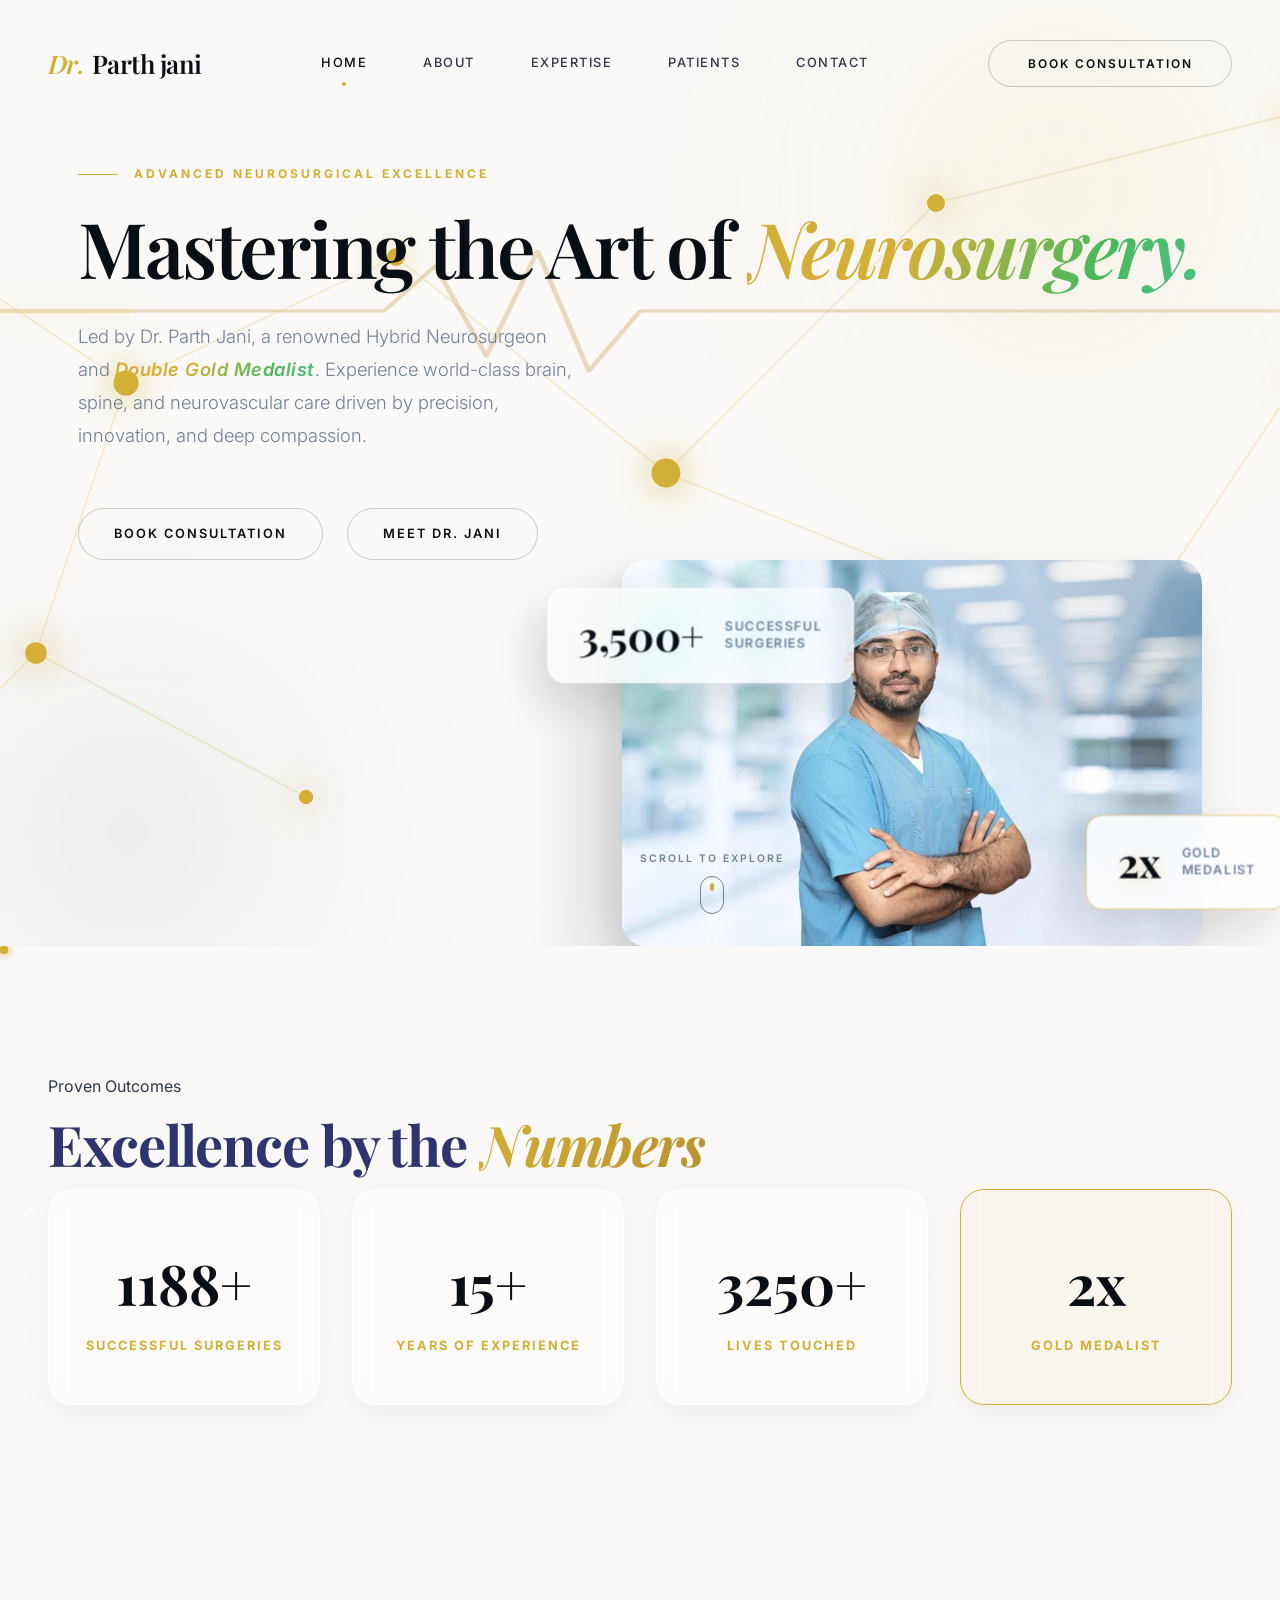
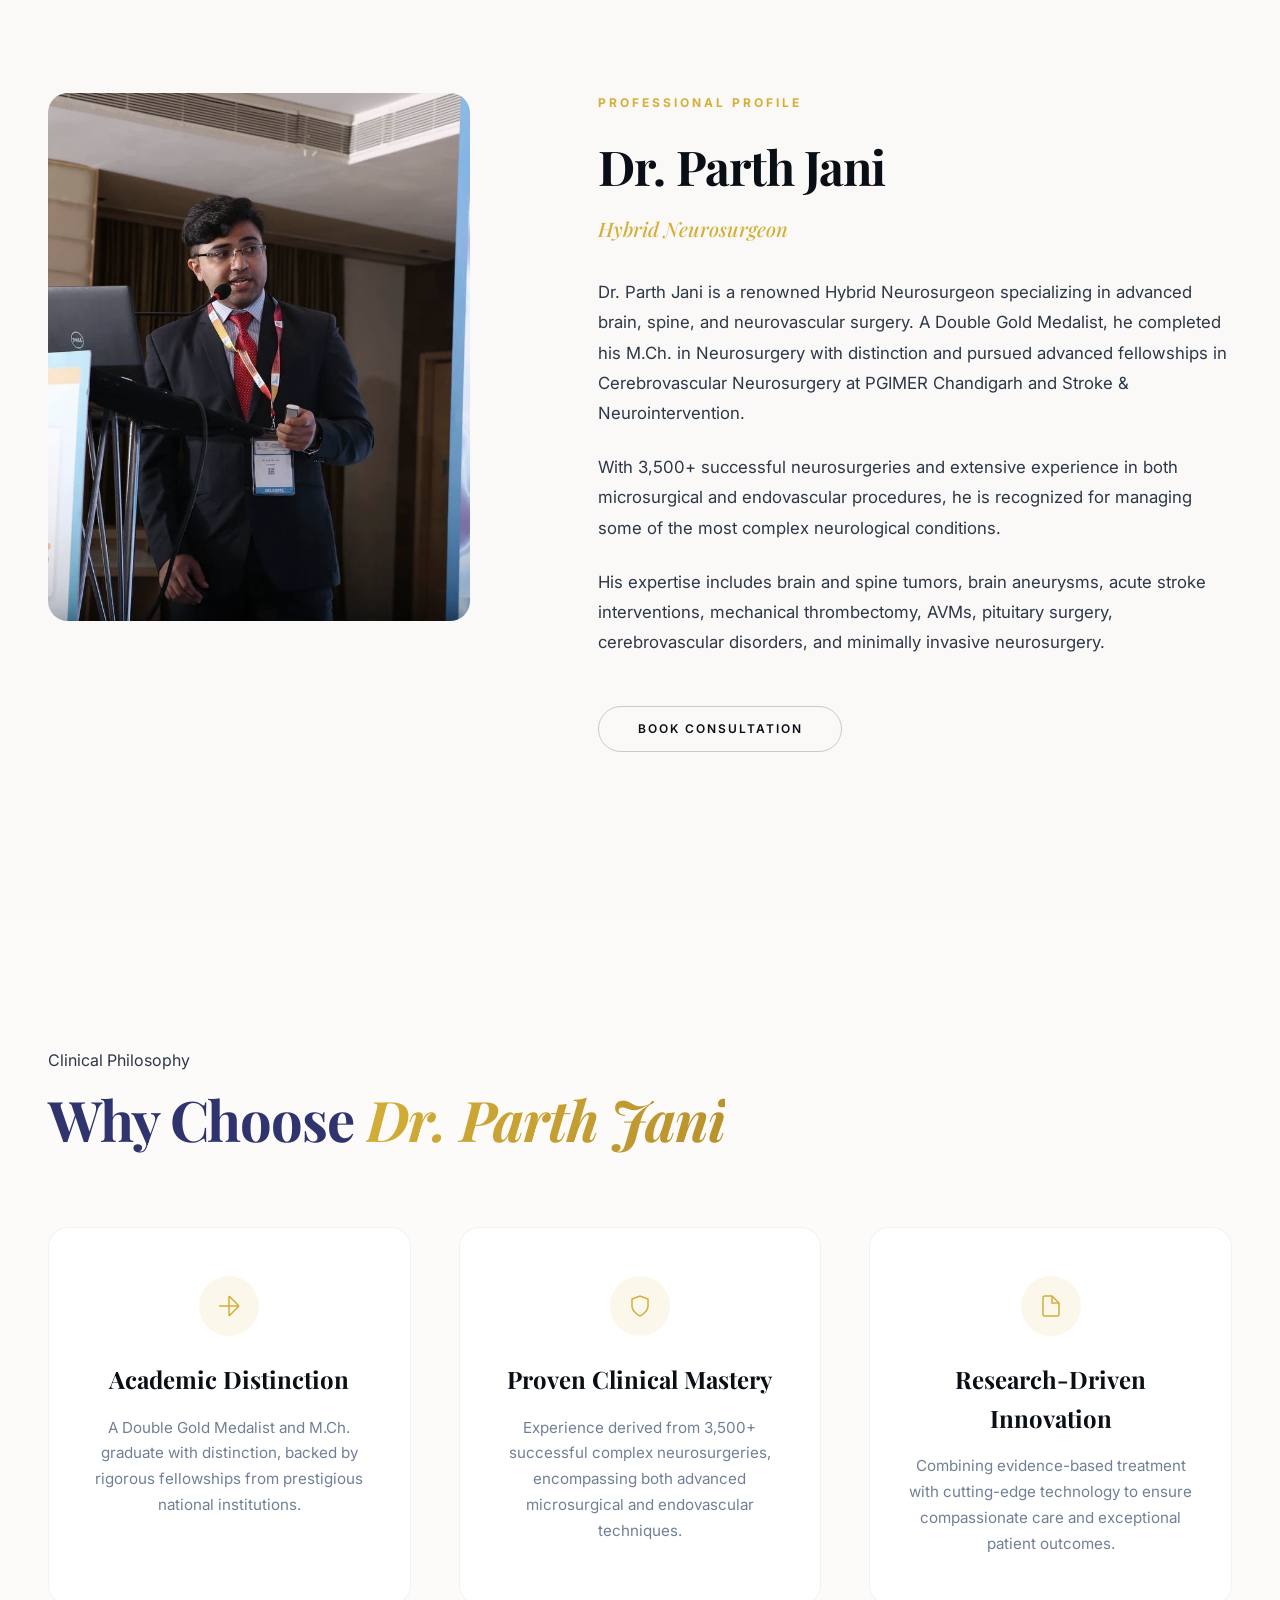
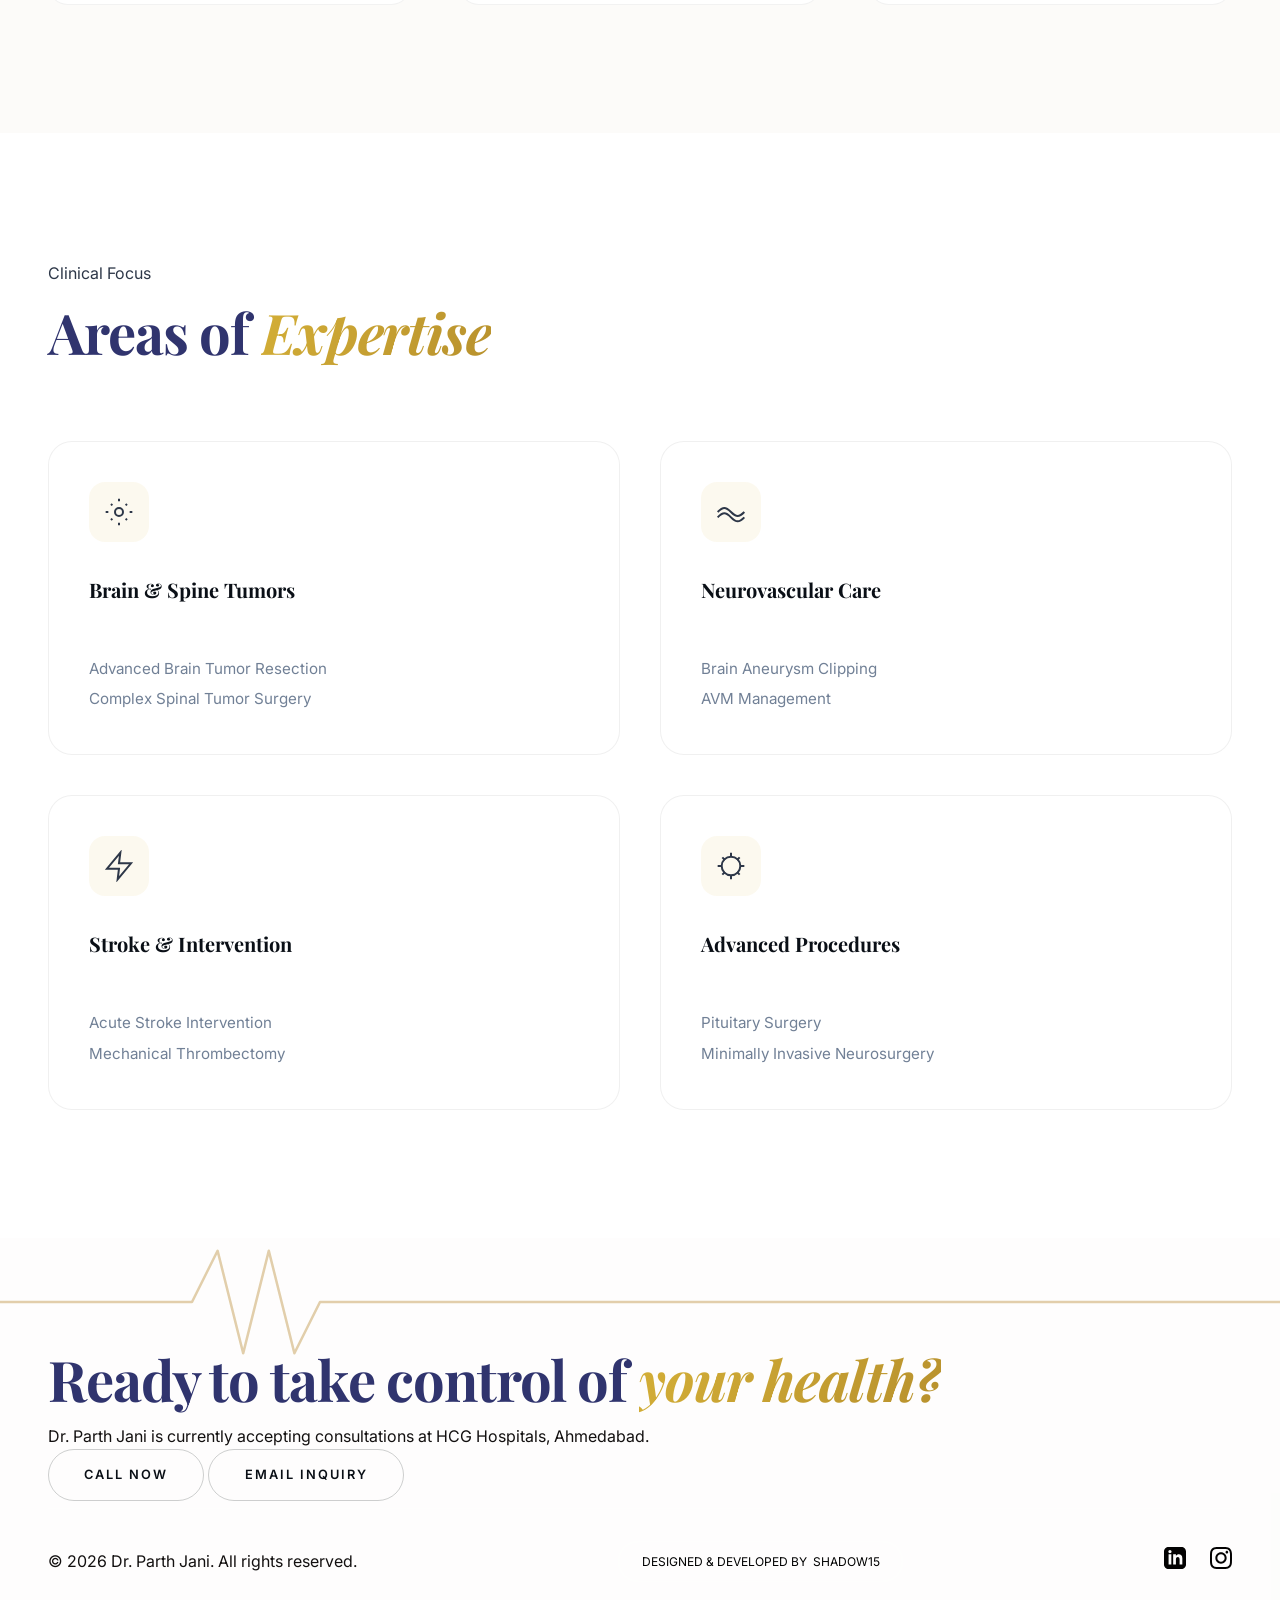
==== commit 28ab1bb3: "second commit" ====
--- a/index.html
+++ b/index.html
@@ -25,7 +25,7 @@
                     <li class="nav-item"><a href="about.html" class="nav-link">About</a></li>
                     <li class="nav-item"><a href="expertise.html" class="nav-link">Expertise</a></li>
                     <li class="nav-item"><a href="testimonials.html" class="nav-link">Patients</a></li>
-                    <li class="nav-item"><a href="contact.html" class="nav-link active">Contact</a></li>
+                    <li class="nav-item"><a href="contact.html" class="nav-link ">Contact</a></li>
                     
                     
                 </ul>
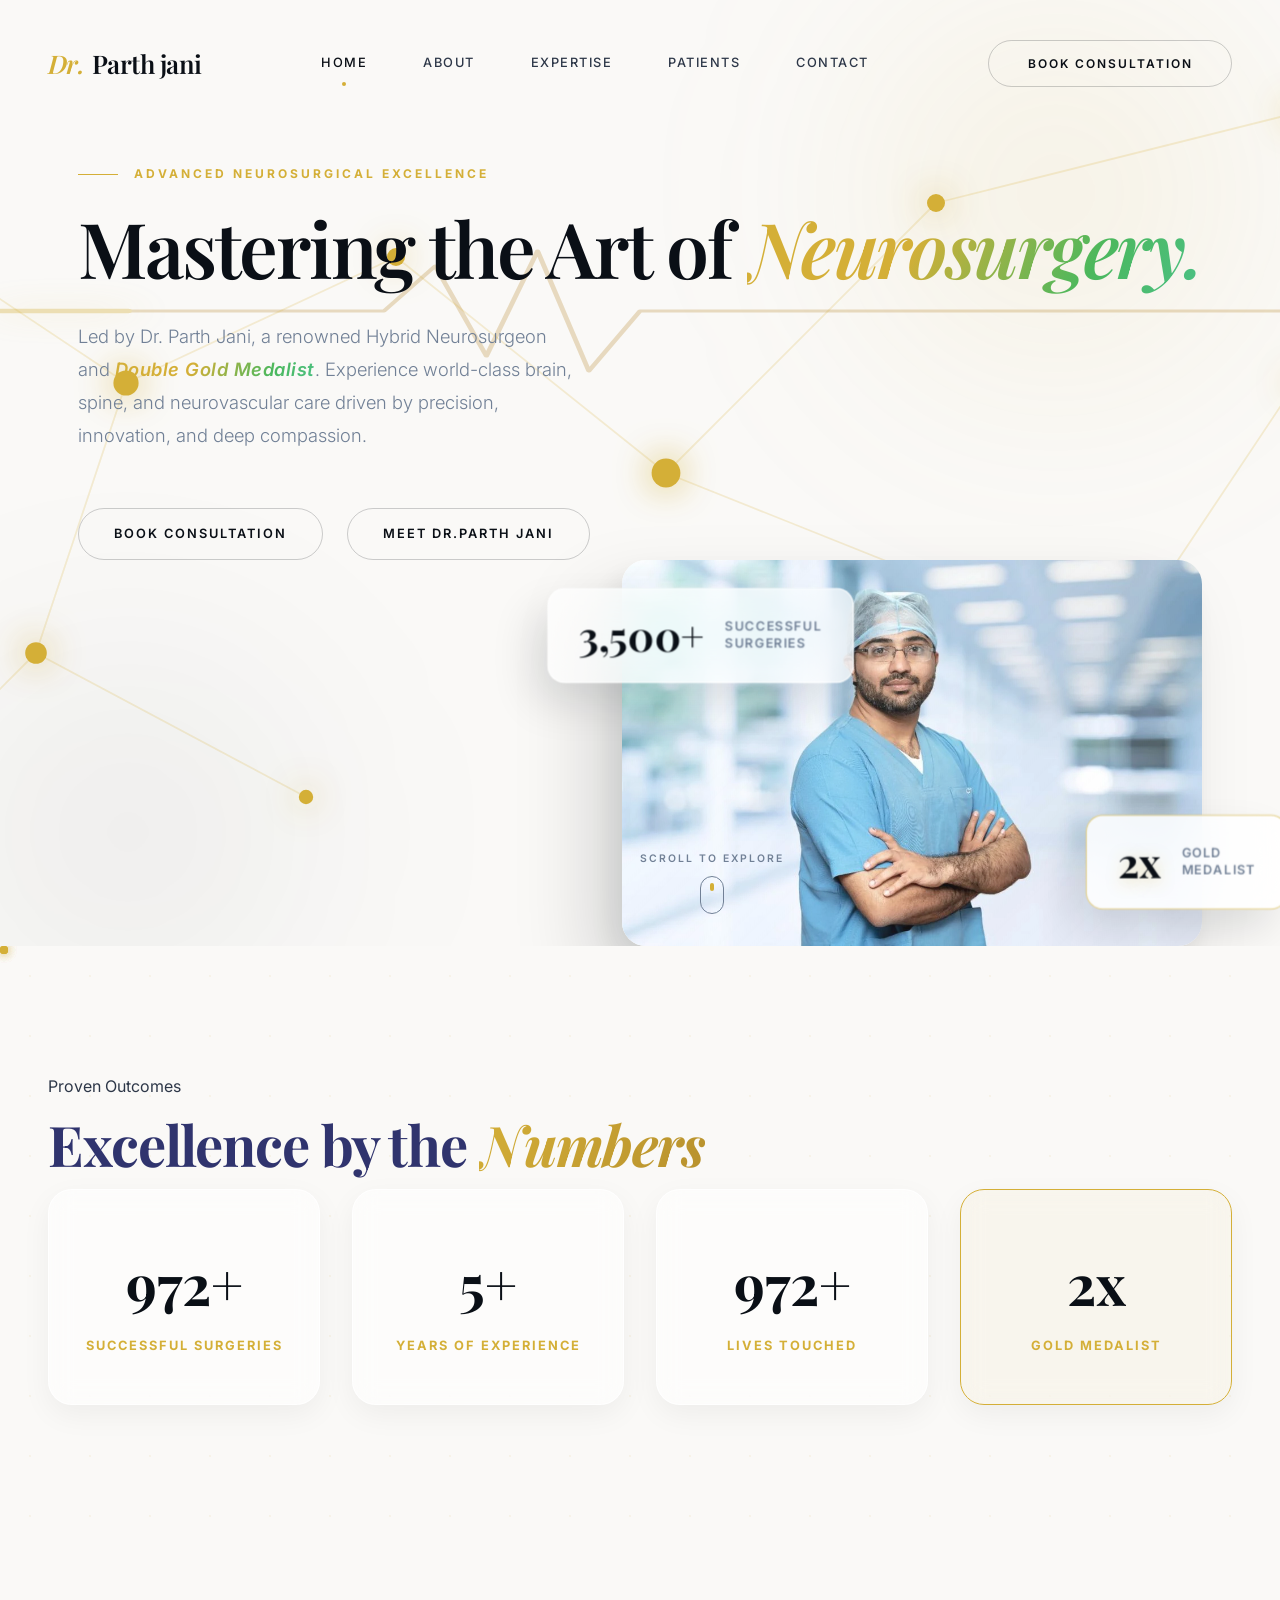
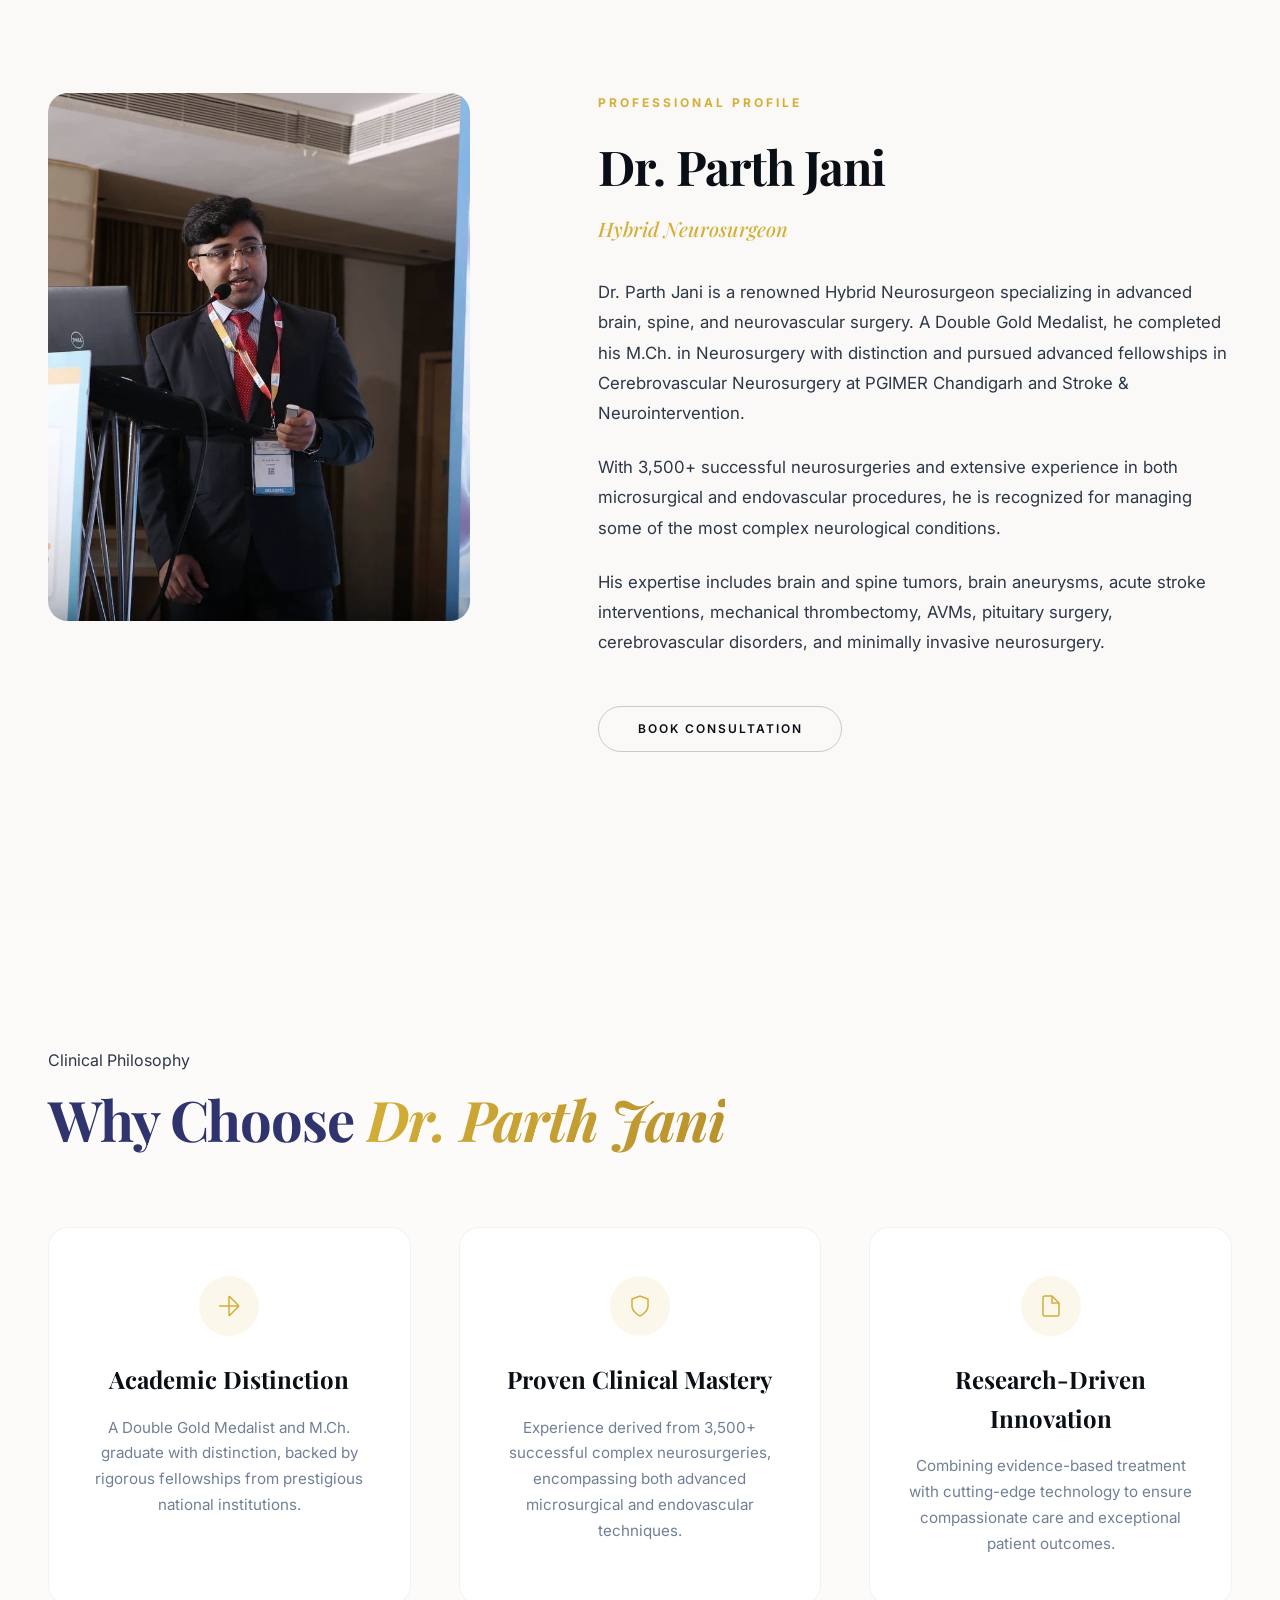
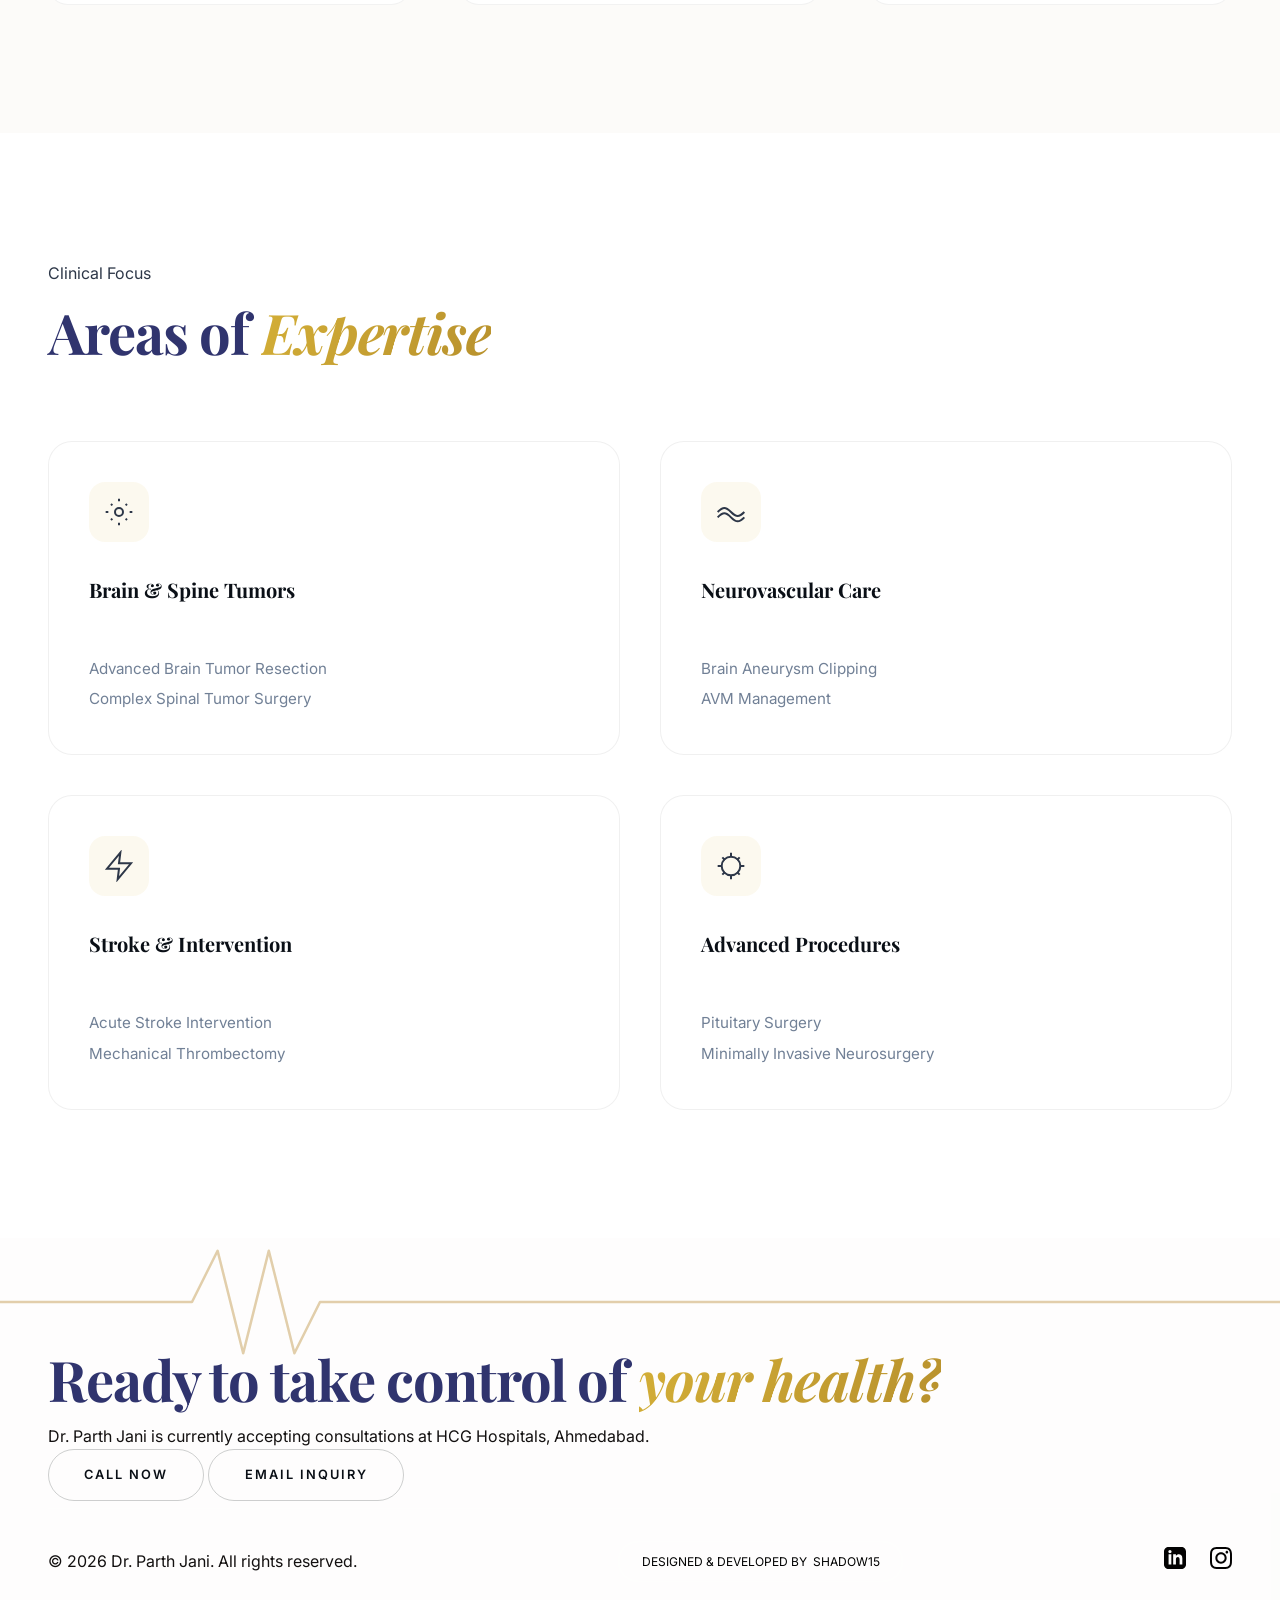
==== commit 634ef74a: "some changes" ====
--- a/index.html
+++ b/index.html
@@ -124,7 +124,7 @@
                     <!-- UPDATED: Using dedicated .btn-hero class -->
                     <div class="hero-btns reveal reveal-delay-3">
                         <a href="#appointment" class="btn-hero glow-effect">Book Consultation</a>
-                        <a href="#about" class="btn-hero glow-effect">Meet Dr. Jani</a>
+                        <a href="#about" class="btn-hero glow-effect">Meet Dr.Parth Jani</a>
                     </div>
                 </div>
 
@@ -183,11 +183,11 @@
                     <p class="stat-label">Successful Surgeries</p>
                 </div>
                 <div class="stat-card glass-light reveal reveal-delay-2">
-                    <h3 class="stat-number"><span class="counter" data-target="15">0</span>+</h3>
+                    <h3 class="stat-number"><span class="counter" data-target="5">0</span>+</h3>
                     <p class="stat-label">Years of Experience</p>
                 </div>
                 <div class="stat-card glass-light reveal reveal-delay-3">
-                    <h3 class="stat-number"><span class="counter" data-target="10000">0</span>+</h3>
+                    <h3 class="stat-number"><span class="counter" data-target="3500">0</span>+</h3>
                     <p class="stat-label">Lives Touched</p>
                 </div>
                 <div class="stat-card glass-light highlight-gold-light reveal reveal-delay-4">
@@ -357,7 +357,7 @@
             <h2 class="section-title">Ready to take control of <span>your health?</span></h2>
             <p>Dr. Parth Jani is currently accepting consultations at HCG Hospitals, Ahmedabad.</p>
             <div class="appointment-btns">
-                <a href="tel:+919876543210" class="btn-hero">Call Now</a>
+                <a href="tel:+91088664 49844" class="btn-hero">Call Now</a>
                 <a href="mailto:contact@drparthjani.com" class="btn-hero">Email Inquiry</a>
             </div>
         </div>
@@ -371,7 +371,7 @@
             </a>
 
             <div class="footer-social">
-                <a href="https://linkedin.com" target="_blank" rel="noopener noreferrer" aria-label="LinkedIn">
+                <a href="https://www.linkedin.com/in/drparthjani/" target="_blank" rel="noopener noreferrer" aria-label="LinkedIn">
                     <svg class="social-icon" viewBox="0 0 24 24"><path d="M19 0h-14c-2.761 0-5 2.239-5 5v14c0 2.761 2.239 5 5 5h14c2.762 0 5-2.239 5-5v-14c0-2.761-2.238-5-5-5zm-11 19h-3v-11h3v11zm-1.5-12.268c-.966 0-1.75-.79-1.75-1.764s.784-1.764 1.75-1.764 1.75.79 1.75 1.764-.783 1.764-1.75 1.764zm13.5 12.268h-3v-5.604c0-3.368-4-3.113-4 0v5.604h-3v-11h3v1.765c1.396-2.586 7-2.777 7 2.476v6.759z"/></svg>
                 </a>
                 <a href="https://instagram.com" target="_blank" rel="noopener noreferrer" aria-label="Instagram">
